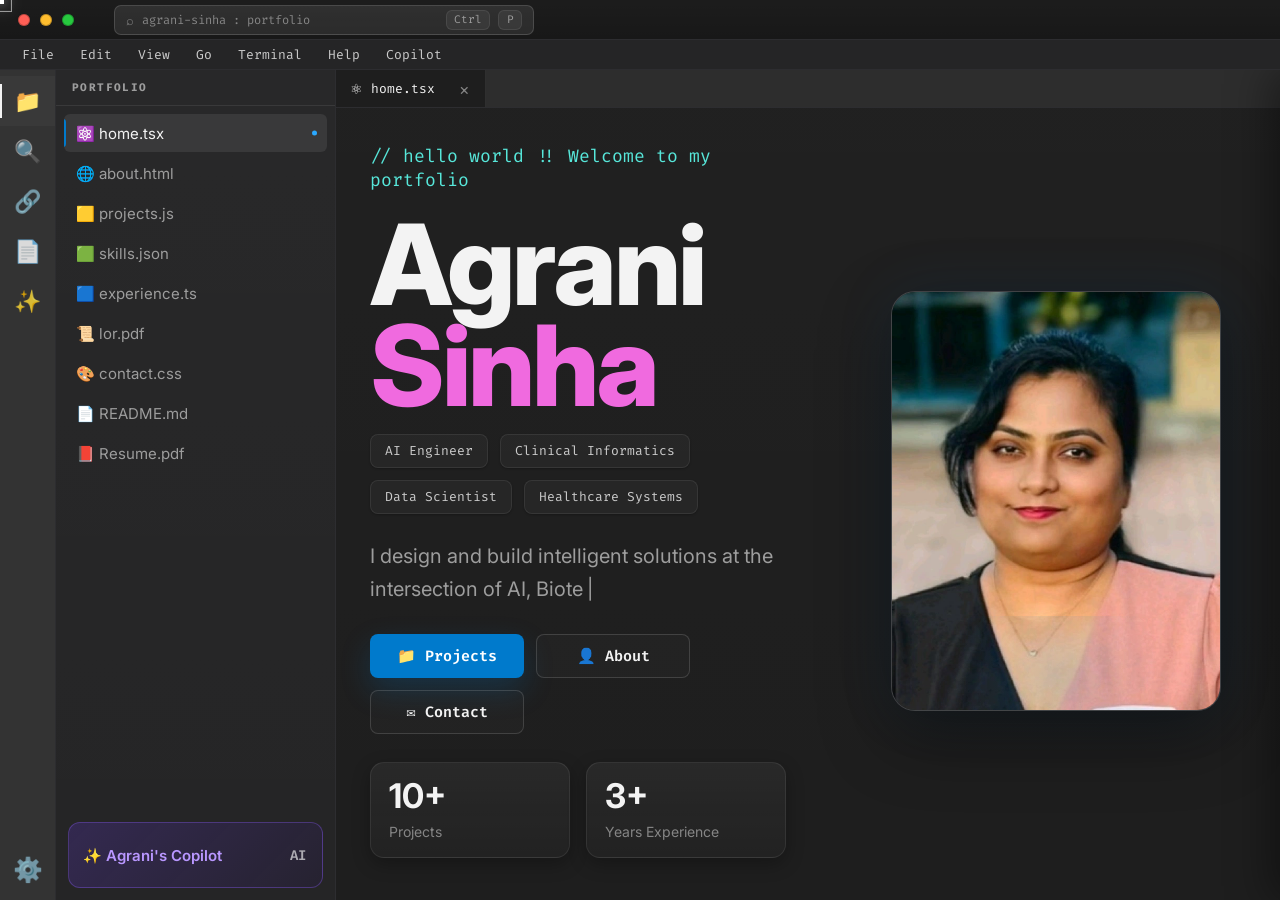
==== index.html @ 2ab1bb56 "Update index.html" ====
<!DOCTYPE html>
<html lang="en">
<head>
  
  <meta charset="UTF-8" />
  <meta name="viewport" content="width=device-width, initial-scale=1.0" />
  <title>Agrani Sinha | Portfolio</title>

  <link rel="preconnect" href="https://fonts.googleapis.com" />
  <link rel="preconnect" href="https://fonts.gstatic.com" crossorigin />
  <link
    href="https://fonts.googleapis.com/css2?family=Fira+Code:wght@400;500;600&family=Inter:wght@400;500;600;700;800&display=swap"
    rel="stylesheet"
  />

  <link rel="stylesheet" href="style.css" />
</head>
<body>
  <!-- CUSTOM CURSOR -->
  <div class="cursor-square" id="cursorSquare"></div>
  <div class="cursor-dot" id="cursorDot"></div>

  <div class="app-shell">

    <!-- ✅ ADD THIS EXACTLY HERE -->
    <div class="mobile-overlay" id="mobileOverlay"></div>

    <!-- ================= HEADER ================= -->
    <header class="top-header">
      <div class="mac-dots">
        <button class="dot red" id="btnRed" type="button" aria-label="Close"></button>
        <button class="dot yellow" id="btnYellow" type="button" aria-label="Minimize"></button>
        <button class="dot green" id="btnGreen" type="button" aria-label="Fullscreen"></button>
        <span id="headerFeedback" class="header-feedback" aria-live="polite"></span>
      </div>

      <button
        class="header-command-trigger"
        id="openPaletteBtn"
        type="button"
        aria-label="Open command palette"
      >
        <span class="trigger-left">
          <span class="search-icon">⌕</span>
          <span class="trigger-text">agrani-sinha : portfolio</span>
        </span>
        <span class="trigger-right">
          <span class="keycap">Ctrl</span>
          <span class="keycap">P</span>
        </span>
      </button>

      <div class="header-spacer"></div>
    </header>

    <!-- ================= MENU BAR ================= -->
    <div class="menu-bar">
      <div class="menu-item">
        File
        <div class="dropdown">
          <div onclick="openTab('home')">
            <span>New Tab</span>
            <span style="margin-left:auto;opacity:.6;">Ctrl+T</span>
          </div>

          <div onclick="openPalette()">
            <span>Open File...</span>
            <span style="margin-left:auto;opacity:.6;">Ctrl+P</span>
          </div>

          <hr />

          <div onclick="closeCurrentTab()">
            <span>Close Tab</span>
            <span style="margin-left:auto;opacity:.6;">Ctrl+W</span>
          </div>

          <div onclick="closeOtherTabs()">Close Other Tabs</div>
          <div onclick="closeAllTabs()">Close All Tabs</div>
          <div onclick="closeTabsToRight()">Close Tabs to Right</div>

          <hr />

          <div onclick="openTab('home')">home.tsx</div>
          <div onclick="openTab('about')">about.html</div>
          <div onclick="openTab('projects')">projects.js</div>
          <div onclick="openTab('skills')">skills.json</div>
          <div onclick="openTab('experience')">experience.ts</div>
          <div onclick="openTab('lor')">lor.pdf</div>
          <div onclick="openTab('contact')">contact.css</div>
          <div onclick="openTab('readme')">README.md</div>
          <div onclick="openTab('resume')">Resume.pdf</div>

          <hr />

          <div onclick="downloadResume()">Download Resume</div>
        </div>
      </div>

      <div class="menu-item">
        Edit
        <div class="dropdown">
          <div onclick="openPalette()">Find...</div>
          <div>Select All</div>
          <div>Copy</div>
        </div>
      </div>

      <div class="menu-item">
        View
        <div class="dropdown">
          <div onclick="openPalette()">Command Palette</div>
          <div onclick="toggleSidebar()">Toggle Sidebar</div>
          <div onclick="toggleTerminal()">Toggle Terminal</div>
          <div onclick="toggleCopilotSidebar(true)">Open Copilot</div>
          <hr />
          <div onclick="toggleFullscreen()">Enter Full Screen</div>
        </div>
      </div>

      <div class="menu-item">
        Go
        <div class="dropdown">
          <div onclick="openPalette()">Go to File...</div>
          <hr />
          <div onclick="openTab('home')">home.tsx</div>
          <div onclick="openTab('about')">about.html</div>
          <div onclick="openTab('projects')">projects.js</div>
          <div onclick="openTab('skills')">skills.json</div>
          <div onclick="openTab('experience')">experience.ts</div>
          <div onclick="openTab('lor')">lor.pdf</div>
          <div onclick="openTab('contact')">contact.css</div>
          <div onclick="openTab('readme')">README.md</div>
          <div onclick="openTab('resume')">Resume.pdf</div>
        </div>
      </div>

      <div class="menu-item">
        Terminal
        <div class="dropdown">
          <div onclick="toggleTerminal()">New Terminal</div>
          <div onclick="toggleTerminal()">Toggle Terminal</div>
          <hr />
          <div onclick="clearTerminal()">Clear Terminal</div>
        </div>
      </div>

      <div class="menu-item">
        Help
        <div class="dropdown">
          <div onclick="openPalette()">Command Palette</div>
          <div onclick="openTab('readme')">README</div>
          <div onclick="openTab('about')">About</div>
        </div>
      </div>

      <div class="menu-item" onclick="toggleCopilotSidebar(true)">Copilot</div>
    </div>

    <!-- ================= MAIN LAYOUT ================= -->
    <div class="vscode-layout">
      <!-- ACTIVITY BAR -->
      <aside class="activity-bar">
        <button class="activity-icon active" type="button" onclick="openSidebar('explorer')">📁</button>
        <button class="activity-icon" type="button" onclick="openSidebar('search')">🔍</button>
        <button class="activity-icon" type="button" onclick="openSidebar('git')">🔗</button>
        <button class="activity-icon" type="button" onclick="openSidebar('files')">📄</button>
        <button class="activity-icon" type="button" onclick="openSidebar('copilot')">✨</button>

        <div class="activity-bottom">
          <button class="activity-icon settings-btn" type="button" onclick="toggleSettings()">⚙️</button>
        </div>
      </aside>

      <!-- SIDEBAR -->
      <aside class="sidebar-panel" id="sidebarPanel">
        <div class="sidebar-header">PORTFOLIO</div>

        <div class="file-list">
          <div class="file active" data-tab="home" onclick="openTab('home')">⚛️ home.tsx</div>
          <div class="file" data-tab="about" onclick="openTab('about')">🌐 about.html</div>
          <div class="file" data-tab="projects" onclick="openTab('projects')">🟨 projects.js</div>
          <div class="file" data-tab="skills" onclick="openTab('skills')">🟩 skills.json</div>
          <div class="file" data-tab="experience" onclick="openTab('experience')">🟦 experience.ts</div>
          <div class="file" data-tab="lor" onclick="openTab('lor')">📜 lor.pdf</div>
          <div class="file" data-tab="contact" onclick="openTab('contact')">🎨 contact.css</div>
          <div class="file" data-tab="readme" onclick="openTab('readme')">📄 README.md</div>
          <div class="file" data-tab="resume" onclick="openTab('resume')">📕 Resume.pdf</div>
        </div>

        <div class="copilot-box" onclick="toggleCopilotSidebar(true)">
          ✨ Agrani&apos;s Copilot
        </div>
      </aside>

      <!-- EDITOR -->
      <main class="editor-area">
        <div class="editor-tabs" id="editorTabs"></div>
        <div class="editor-content" id="editorContent"></div>
      </main>
    </div>

    <!-- ================= RIGHT COPILOT SIDEBAR ================= -->
    <aside id="copilotSidebar" class="copilot-sidebar" aria-hidden="true">
      <div class="copilot-side-header">
          <div class="copilot-side-title">✨ Agrani's Copilot</div>
        
          <div style="display:flex; gap:8px;">
        <button onclick="minimizeCopilot()" class="copilot-side-minimize">—</button>
            <!-- CLOSE BUTTON -->
            <button
              class="copilot-side-close"
              id="copilotSideClose"
              type="button"
            >
              ×
            </button>
        
          </div>
        </div>

      <div class="copilot-workspace-row">
        <span class="copilot-workspace-label">WORKSPACE</span>
        <span class="copilot-workspace-pill">● portfolio · agrani-sinha</span>
      </div>

      <div class="copilot-side-hero">
        <div class="copilot-avatar-ring">
          <div class="copilot-avatar-core">✨</div>
        </div>
        <h3>Hi! I'm Agrani's Copilot 👋</h3>
        <p>
          Ask me about projects, experience, skills, education, healthcare AI work,
          leadership, resume, or contact details.
        </p>
      </div>

      <div class="copilot-suggest-grid">
        <button class="copilot-suggest" data-quick="Tell me about Agrani's projects">
          Tell me about Agrani's projects
        </button>
        <button class="copilot-suggest" data-quick="What is Agrani's tech stack?">
          What's her tech stack?
        </button>
        <button class="copilot-suggest" data-quick="Tell me about Agrani's experience">
          Tell me about her experience
        </button>
        <button class="copilot-suggest" data-quick="How can I contact Agrani?">
          How can I contact Agrani?
        </button>
      </div>

      <div class="copilot-side-messages" id="copilotMessages"></div>

      <div class="copilot-side-input-wrap">
        <div class="copilot-input-row">
          <input
            id="copilotInput"
            type="text"
            placeholder="Ask about Agrani..."
            autocomplete="off"
          />
          <button id="copilotSend" type="button" aria-label="Send message">➤</button>
          <button id="copilotVoice" type="button" aria-label="Voice assistant">🎤</button>
        </div>
        <div class="copilot-side-note">
          AI can make mistakes • Contact Agrani directly for important info
        </div>
      </div>
    </aside>

    <!-- ================= TERMINAL ================= -->
    <div class="terminal-panel" id="terminalPanel">
      <div class="terminal-header">TERMINAL</div>

      <div class="terminal-body" id="terminalBody">
        <div>Welcome! Type 'help' to see available commands.</div>
      </div>

      <div class="terminal-input-line">
        <span class="prompt">agrani@portfolio:~$</span>
        <input id="terminalInput" type="text" autocomplete="off" />
      </div>
    </div>

    <!-- ================= SETTINGS PANEL ================= -->
    <div class="settings-panel" id="settingsPanel">
      <div class="settings-header">
          <span>SETTINGS</span>
        
          <div class="settings-actions">
            <button onclick="minimizeSettings()">—</button>
            <button onclick="toggleSettings()">×</button>
          </div>
        </div>

      <div class="settings-section">
        <div class="section-title">🎨 COLOR THEME</div>
        <div class="theme-option active" onclick="setTheme('dark')">💜 Agrani Dark</div>
        <div class="theme-option" onclick="setTheme('rose')">🌸 Rosé Pine</div>
        <div class="theme-option" onclick="setTheme('tokyo')">🌃 Tokyo Night</div>
        <div class="theme-option" onclick="setTheme('cat')">🐱 Catppuccin</div>
        <div class="theme-option" onclick="setTheme('nord')">❄️ Nord</div>
        <div class="theme-option" onclick="setTheme('gruv')">🔥 Gruvbox</div>
      </div>

      <div class="settings-section">
        <div class="section-title">⚡ QUICK ACTIONS</div>
        <div class="action" onclick="openPalette()">🔍 Command Palette (Ctrl + P)</div>
        <div class="action" onclick="toggleCopilotSidebar(true)">💬 Copilot Chat</div>
        <div class="action" onclick="openTab('resume')">📥 Download Resume</div>
        <div class="action" onclick="toggleTerminal()">🖥 Toggle Terminal</div>
        <div class="action" onclick="document.getElementById('btnGreen').click()">🧩 Toggle Fullscreen</div>
      </div>
    </div>
  </div>

  <!-- ================= COMMAND PALETTE ================= -->
  <div class="palette-overlay" id="paletteOverlay" aria-hidden="true">
    <div class="palette-backdrop" id="paletteBackdrop"></div>

    <div
      class="palette-box"
      id="paletteBox"
      role="dialog"
      aria-modal="true"
      aria-label="Command palette"
    >
      <div class="palette-top">
        <div class="palette-feedback" id="paletteFeedback"></div>
        <span class="palette-leading">›</span>
        <input
          id="paletteInput"
          class="palette-input"
          type="text"
          placeholder="Go to file or run command..."
          autocomplete="off"
        />
        <span class="palette-esc">Esc</span>
      </div>

      <div class="palette-list" id="paletteList">
        <div class="palette-section-label">COMMANDS</div>

        <button class="palette-item active" data-index="0" type="button">
          <span class="palette-left">
            <span class="palette-icon star">✧</span>
            <span class="palette-text">Open Agrani's Copilot</span>
          </span>
          <span class="palette-meta shortcut">Ctrl+Shift+C</span>
        </button>

        <div class="palette-section-label">FILES</div>

        <button class="palette-item" data-index="1" type="button">
          <span class="palette-left">
            <span class="palette-icon react">⚛</span>
            <span class="palette-text">home.tsx</span>
          </span>
          <span class="palette-meta">src/</span>
        </button>

        <button class="palette-item" data-index="2" type="button">
          <span class="palette-left">
            <span class="palette-icon html">◫</span>
            <span class="palette-text">about.html</span>
          </span>
          <span class="palette-meta">src/</span>
        </button>

        <button class="palette-item" data-index="3" type="button">
          <span class="palette-left">
            <span class="palette-icon js">JS</span>
            <span class="palette-text">projects.js</span>
          </span>
          <span class="palette-meta">src/</span>
        </button>

        <button class="palette-item" data-index="4" type="button">
          <span class="palette-left">
            <span class="palette-icon json">{ }</span>
            <span class="palette-text">skills.json</span>
          </span>
          <span class="palette-meta">data/</span>
        </button>

        <button class="palette-item" data-index="5" type="button">
          <span class="palette-left">
            <span class="palette-icon ts">TS</span>
            <span class="palette-text">experience.ts</span>
          </span>
          <span class="palette-meta">src/</span>
        </button>
      
      <button class="palette-item" onclick="openTab('lor')">
        <span class="palette-left">
          <span class="palette-icon pdf">📜</span>
          <span class="palette-text">lor.pdf</span>
        </span>
        <span class="palette-meta">docs/</span>
      </button>

        <button class="palette-item" data-index="6" type="button">
          <span class="palette-left">
            <span class="palette-icon css">◧</span>
            <span class="palette-text">contact.css</span>
          </span>
          <span class="palette-meta">src/</span>
        </button>

        <button class="palette-item" data-index="7" type="button">
          <span class="palette-left">
            <span class="palette-icon md">≣</span>
            <span class="palette-text">README.md</span>
          </span>
          <span class="palette-meta">./</span>
        </button>

        <button class="palette-item" data-index="8" type="button">
          <span class="palette-left">
            <span class="palette-icon star">✦</span>
            <span class="palette-text">copilot</span>
          </span>
          <span class="palette-meta">ai/</span>
        </button>
      </div>

      <div class="palette-footer">
        <span>↑↓ navigate</span>
        <span>↵ open</span>
        <span>Esc close</span>
        <span class="palette-footer-tip">Tip: type “copilot” to open AI chat</span>
      </div>
    </div>
  </div>
<div class="mobile-nav">
  <button onclick="toggleSidebar()">📁</button>
  <button onclick="openPalette()">🔍</button>
  <button onclick="toggleTerminal()">🖥</button>
  <button onclick="toggleSettings()">⚙️</button>
  <button onclick="toggleCopilotSidebar(true)">✨</button>
</div>
  <div id="mobileBackdrop" class="mobile-backdrop"></div>
  <!-- Optional: Pyodide for Python terminal -->
  <!-- <script src="https://cdn.jsdelivr.net/pyodide/v0.29.3/full/pyodide.js"></script> -->

  <!-- Optional: Motion.dev for enhanced animations -->
  <!--
  <script type="module">
    import { animate, stagger } from "https://cdn.jsdelivr.net/npm/motion@11/+esm";
    window.motionAnimate = animate;
    window.motionStagger = stagger;
  </script>
  -->

  <script src="script.js"></script>
</body>
</html>
---- style.css ----
/* ========================================================================== 
   AGRANI PORTFOLIO — CLEAN RESPONSIVE CSS
   Matched to the current script.js structure
   ========================================================================== */

/* ========================================================================== 
   01. RESET
   ========================================================================== */
*,
*::before,
*::after {
  box-sizing: border-box;
}

html {
  width: 100%;
  height: 100%;
  scroll-behavior: smooth;
}

body,
h1,
h2,
h3,
h4,
h5,
h6,
p,
ul,
ol,
li,
button,
input,
textarea,
figure,
figcaption,
blockquote,
dl,
dd {
  margin: 0;
  padding: 0;
}

ul,
ol {
  list-style: none;
}

img {
  display: block;
  max-width: 100%;
}

a {
  color: inherit;
  text-decoration: none;
}

button,
input,
textarea,
select {
  font: inherit;
}

button {
  border: none;
  background: none;
  cursor: pointer;
}

input,
textarea {
  outline: none;
  border: none;
  background: none;
}

/* ========================================================================== 
   02. ROOT VARIABLES
   ========================================================================== */
:root {
  --bg: #1e1e1e;
  --bg-soft: #181818;
  --bg-elevated: #202225;
  --bg-editor: #1e1e1e;
  --bg-editor-2: #1b1b1b;
  --bg-titlebar: #181818;
  --bg-menubar: #252526;
  --bg-activity: #333333;
  --bg-sidebar: #252526;
  --bg-sidebar-2: #2a2d2e;
  --bg-tab: #2d2d2d;
  --bg-tab-active: #1e1e1e;
  --bg-terminal: #181818;
  --bg-terminal-2: #1a1a1a;
  --bg-dropdown: #252526;
  --bg-settings: #252526;
  --bg-palette: #252526;
  --bg-copilot: #1e1e1e;
  --bg-copilot-card: #1f1f1f;
  --bg-copilot-input: #2a2a2a;
  --bg-chip: #242424;
  --bg-chip-hover: #303030;
  --bg-command: #2b2b2b;
  --bg-command-hover: #323232;
  --bg-selection: rgba(0, 122, 204, 0.22);
  --bg-hover: rgba(255, 255, 255, 0.06);
  --bg-hover-2: rgba(255, 255, 255, 0.08);
  --bg-glass: rgba(255, 255, 255, 0.04);

  --line: #2d2d30;
  --line-soft: rgba(255, 255, 255, 0.08);
  --line-softer: rgba(255, 255, 255, 0.05);
  --line-strong: rgba(255, 255, 255, 0.14);

  --text: #cccccc;
  --text-strong: #f3f3f3;
  --text-soft: #9d9d9d;
  --text-muted: #858585;
  --text-dim: #6d6d6d;
  --text-blue: #4fc1ff;
  --text-green: #73c991;
  --text-yellow: #dcdcaa;
  --text-pink: #ff79c6;
  --text-purple: #b18fff;
  --text-cyan: #57e7da;

  --accent: #007acc;
  --accent-2: #0e639c;
  --accent-bright: #2aa8ff;
  --accent-soft: rgba(0, 122, 204, 0.22);
  --accent-border: #0e639c;

  --copilot: #7c4dff;
  --copilot-2: #8b5cf6;
  --copilot-3: #6d28d9;
  --copilot-soft: rgba(124, 77, 255, 0.18);
  --copilot-border: rgba(139, 92, 246, 0.35);
  --copilot-glow: rgba(124, 77, 255, 0.35);

  --danger: #f14c4c;
  --warning: #ffbd2e;
  --success: #27c93f;

  --shadow-xs: 0 1px 2px rgba(0, 0, 0, 0.25);
  --shadow-sm: 0 6px 18px rgba(0, 0, 0, 0.28);
  --shadow-md: 0 14px 28px rgba(0, 0, 0, 0.32);
  --shadow-lg: 0 24px 70px rgba(0, 0, 0, 0.42);
  --shadow-xl: 0 30px 90px rgba(0, 0, 0, 0.55);

  --radius-xs: 4px;
  --radius-sm: 6px;
  --radius-md: 8px;
  --radius-lg: 12px;
  --radius-xl: 16px;
  --radius-2xl: 20px;

  --top-header-h: 40px;
  --menu-bar-h: 30px;
  --tabs-h: 38px;
  --activity-w: 56px;
  --sidebar-w: 280px;
  --terminal-h: 250px;

  --transition-fast: 0.16s ease;
  --transition-med: 0.24s ease;
  --transition-slow: 0.36s ease;
}

/* ========================================================================== 
   03. OPTIONAL THEME MODES
   ========================================================================== */
body.rose {
  --bg: #191724;
  --bg-soft: #16141f;
  --bg-elevated: #1f1d2e;
  --bg-editor: #191724;
  --bg-editor-2: #16141f;
  --bg-titlebar: #1f1d2e;
  --bg-menubar: #232136;
  --bg-activity: #2a273f;
  --bg-sidebar: #232136;
  --bg-sidebar-2: #2a273f;
  --bg-tab: #2a273f;
  --bg-tab-active: #191724;
  --bg-terminal: #16141f;
  --bg-terminal-2: #191724;
  --bg-dropdown: #232136;
  --bg-settings: #232136;
  --bg-palette: #232136;
  --bg-copilot: #191724;
  --bg-copilot-card: #1f1d2e;
  --bg-copilot-input: #2a273f;
  --text: #e0def4;
  --text-strong: #f8f7ff;
  --text-soft: #b8b4cf;
  --text-muted: #908caa;
  --line: #393552;
  --accent: #c4a7e7;
  --accent-2: #9b7fd0;
  --accent-bright: #ebbcba;
  --accent-soft: rgba(196, 167, 231, 0.18);
  --copilot: #c4a7e7;
  --copilot-2: #ebbcba;
  --copilot-3: #9b7fd0;
  --copilot-soft: rgba(196, 167, 231, 0.18);
  --copilot-border: rgba(196, 167, 231, 0.30);
}

body.tokyo {
  --bg: #1a1b26;
  --bg-soft: #16161e;
  --bg-elevated: #202230;
  --bg-editor: #1a1b26;
  --bg-editor-2: #16161e;
  --bg-titlebar: #1b1d29;
  --bg-menubar: #222436;
  --bg-activity: #1d2030;
  --bg-sidebar: #1f2335;
  --bg-sidebar-2: #24283b;
  --bg-tab: #222436;
  --bg-tab-active: #1a1b26;
  --bg-terminal: #16161e;
  --bg-terminal-2: #1a1b26;
  --bg-dropdown: #222436;
  --bg-settings: #222436;
  --bg-palette: #222436;
  --bg-copilot: #1a1b26;
  --bg-copilot-card: #1f2335;
  --bg-copilot-input: #24283b;
  --text: #c0caf5;
  --text-strong: #ffffff;
  --text-soft: #a9b1d6;
  --text-muted: #7a88cf;
  --line: #2f3549;
  --accent: #7aa2f7;
  --accent-2: #5d85db;
  --accent-bright: #bb9af7;
  --accent-soft: rgba(122, 162, 247, 0.20);
  --copilot: #bb9af7;
  --copilot-2: #7dcfff;
  --copilot-3: #9d7cd8;
  --copilot-soft: rgba(187, 154, 247, 0.18);
  --copilot-border: rgba(187, 154, 247, 0.35);
}

body.cat {
  --bg: #1e1e2e;
  --bg-soft: #181825;
  --bg-elevated: #24273a;
  --bg-editor: #1e1e2e;
  --bg-editor-2: #181825;
  --bg-titlebar: #24273a;
  --bg-menubar: #313244;
  --bg-activity: #313244;
  --bg-sidebar: #24273a;
  --bg-sidebar-2: #313244;
  --bg-tab: #313244;
  --bg-tab-active: #1e1e2e;
  --bg-terminal: #181825;
  --bg-terminal-2: #1e1e2e;
  --bg-dropdown: #313244;
  --bg-settings: #313244;
  --bg-palette: #313244;
  --bg-copilot: #1e1e2e;
  --bg-copilot-card: #24273a;
  --bg-copilot-input: #313244;
  --text: #cdd6f4;
  --text-strong: #ffffff;
  --text-soft: #bac2de;
  --text-muted: #9399b2;
  --line: #45475a;
  --accent: #89b4fa;
  --accent-2: #74a3f2;
  --accent-bright: #cba6f7;
  --accent-soft: rgba(137, 180, 250, 0.20);
  --copilot: #cba6f7;
  --copilot-2: #f5c2e7;
  --copilot-3: #b28cd9;
  --copilot-soft: rgba(203, 166, 247, 0.18);
  --copilot-border: rgba(203, 166, 247, 0.32);
}

body.nord {
  --bg: #2e3440;
  --bg-soft: #242933;
  --bg-elevated: #3b4252;
  --bg-editor: #2e3440;
  --bg-editor-2: #242933;
  --bg-titlebar: #3b4252;
  --bg-menubar: #434c5e;
  --bg-activity: #3b4252;
  --bg-sidebar: #3b4252;
  --bg-sidebar-2: #434c5e;
  --bg-tab: #434c5e;
  --bg-tab-active: #2e3440;
  --bg-terminal: #242933;
  --bg-terminal-2: #2e3440;
  --bg-dropdown: #434c5e;
  --bg-settings: #434c5e;
  --bg-palette: #434c5e;
  --bg-copilot: #2e3440;
  --bg-copilot-card: #3b4252;
  --bg-copilot-input: #434c5e;
  --text: #eceff4;
  --text-strong: #ffffff;
  --text-soft: #d8dee9;
  --text-muted: #b7bfcb;
  --line: #4c566a;
  --accent: #88c0d0;
  --accent-2: #5e9cad;
  --accent-bright: #81a1c1;
  --accent-soft: rgba(136, 192, 208, 0.20);
  --copilot: #b48ead;
  --copilot-2: #88c0d0;
  --copilot-3: #8f6f9b;
  --copilot-soft: rgba(180, 142, 173, 0.18);
  --copilot-border: rgba(180, 142, 173, 0.32);
}

body.gruv {
  --bg: #1d2021;
  --bg-soft: #161819;
  --bg-elevated: #282828;
  --bg-editor: #1d2021;
  --bg-editor-2: #161819;
  --bg-titlebar: #282828;
  --bg-menubar: #32302f;
  --bg-activity: #282828;
  --bg-sidebar: #282828;
  --bg-sidebar-2: #32302f;
  --bg-tab: #32302f;
  --bg-tab-active: #1d2021;
  --bg-terminal: #161819;
  --bg-terminal-2: #1d2021;
  --bg-dropdown: #32302f;
  --bg-settings: #32302f;
  --bg-palette: #32302f;
  --bg-copilot: #1d2021;
  --bg-copilot-card: #282828;
  --bg-copilot-input: #32302f;
  --text: #ebdbb2;
  --text-strong: #fbf1c7;
  --text-soft: #d5c4a1;
  --text-muted: #a89984;
  --line: #504945;
  --accent: #83a598;
  --accent-2: #689d6a;
  --accent-bright: #d3869b;
  --accent-soft: rgba(131, 165, 152, 0.20);
  --copilot: #d3869b;
  --copilot-2: #b8bb26;
  --copilot-3: #b16286;
  --copilot-soft: rgba(211, 134, 155, 0.18);
  --copilot-border: rgba(211, 134, 155, 0.32);
}

/* ========================================================================== 
   04. BASE BODY / APP
   ========================================================================== */
body {
  min-width: 100%;
  min-height: 100%;
  height: 100vh;
  overflow-x: hidden;
  overflow-y: auto;
  font-family: "Inter", sans-serif;
  color: var(--text);
  background:
    radial-gradient(circle at 20% 10%, rgba(75, 140, 255, 0.10), transparent 20%),
    radial-gradient(circle at 85% 12%, rgba(139, 92, 246, 0.10), transparent 18%),
    radial-gradient(circle at 60% 80%, rgba(0, 122, 204, 0.06), transparent 30%),
    var(--bg);
}

.app-shell {
  width: 100%;
  height: 100vh;
  position: relative;
  overflow: hidden;
  background: transparent;
}

/* ========================================================================== 
   05. CUSTOM CURSOR
   ========================================================================== */
.cursor-square,
.cursor-dot {
  position: fixed;
  pointer-events: none;
  z-index: 100000;
  transform: translate(-50%, -50%);
  transition:
    width 0.16s ease,
    height 0.16s ease,
    opacity 0.16s ease,
    border-color 0.16s ease;
}

.cursor-square {
  width: 24px;
  height: 24px;
  border: 1.5px solid rgba(255, 255, 255, 0.55);
  box-shadow:
    0 0 0 1px rgba(255, 255, 255, 0.06) inset,
    0 0 18px rgba(255, 255, 255, 0.08);
}

.cursor-dot {
  width: 8px;
  height: 8px;
  background: #ffffff;
  box-shadow: 0 0 12px rgba(255, 255, 255, 0.55);
}

/* ========================================================================== 
   06. HEADER
   ========================================================================== */
.top-header {
  height: var(--top-header-h);
  display: flex;
  align-items: center;
  gap: 16px;
  padding: 0 14px 0 12px;
  background:
    linear-gradient(180deg, rgba(255, 255, 255, 0.02), transparent),
    var(--bg-titlebar);
  border-bottom: 1px solid var(--line);
  position: relative;
  z-index: 60;
}

.mac-dots {
  display: flex;
  gap: 10px;
  padding: 6px;
  flex: 0 0 auto;
}

.dot {
  width: 12px;
  height: 12px;
  border-radius: 50%;
  display: inline-block;
  cursor: pointer;
  transition:
    transform var(--transition-fast),
    filter var(--transition-fast),
    opacity var(--transition-fast);
  box-shadow: 0 0 0 1px rgba(0, 0, 0, 0.24) inset;
}

.dot:hover {
  transform: scale(1.06);
}

.dot.red { background: #ff5f56; }
.dot.yellow { background: #ffbd2e; }
.dot.green { background: #27c93f; }

.header-command-trigger {
  flex: 1;
  max-width: 420px;
  height: 30px;
  border-radius: 7px;
  background: linear-gradient(180deg, rgba(255, 255, 255, 0.025), transparent), var(--bg-command);
  border: 1px solid var(--line-strong);
  display: flex;
  align-items: center;
  justify-content: space-between;
  padding: 0 11px;
  color: var(--text-muted);
  cursor: pointer;
  transition:
    border-color var(--transition-fast),
    background var(--transition-fast),
    box-shadow var(--transition-fast),
    transform var(--transition-fast);
}

.header-command-trigger:hover {
  background: var(--bg-command-hover);
  border-color: rgba(255, 255, 255, 0.18);
  box-shadow:
    0 0 0 1px rgba(255, 255, 255, 0.03) inset,
    0 0 0 3px rgba(0, 122, 204, 0.10);
}

.trigger-left,
.trigger-right {
  display: flex;
  align-items: center;
  gap: 8px;
}

.trigger-left {
  min-width: 0;
}

.search-icon {
  font-size: 13px;
  color: var(--text-muted);
}

.trigger-text,
.keycap {
  font-family: "Fira Code", monospace;
}

.trigger-text {
  font-size: 12px;
  white-space: nowrap;
  overflow: hidden;
  text-overflow: ellipsis;
}

.keycap {
  min-width: 24px;
  height: 20px;
  padding: 0 7px;
  border-radius: 6px;
  background: rgba(255, 255, 255, 0.06);
  border: 1px solid var(--line-soft);
  color: var(--text-soft);
  display: inline-flex;
  align-items: center;
  justify-content: center;
  font-size: 11px;
}

.header-feedback {
  margin-left: 8px;
  color: var(--text-purple);
  font-size: 12px;
  opacity: 0;
  transform: translateY(-3px);
  transition: opacity var(--transition-med), transform var(--transition-med);
  white-space: nowrap;
  overflow: hidden;
  text-overflow: ellipsis;
  max-width: 320px;
}

.header-feedback.show {
  opacity: 1;
  transform: translateY(0);
}

.header-spacer {
  min-width: 140px;
}

/* ========================================================================== 
   07. MENU BAR
   ========================================================================== */
.menu-bar {
  height: var(--menu-bar-h);
  display: flex;
  align-items: center;
  gap: 2px;
  padding: 0 10px;
  background: var(--bg-menubar);
  border-bottom: 1px solid var(--line);
  position: relative;
  z-index: 70;
  user-select: none;
}

.menu-item {
  height: 100%;
  padding: 0 12px;
  display: inline-flex;
  align-items: center;
  color: var(--text);
  font-size: 13px;
  font-family: "Fira Code", monospace;
  cursor: pointer;
  position: relative;
  transition: background var(--transition-fast), color var(--transition-fast);
}

.menu-item:hover,
.menu-item.active {
  background: var(--bg-hover);
  color: var(--text-strong);
}

.dropdown {
  position: absolute;
  top: calc(100% + 6px);
  left: 0;
  min-width: 235px;
  background:
    linear-gradient(180deg, rgba(255, 255, 255, 0.03), transparent),
    var(--bg-dropdown);
  border: 1px solid var(--line-strong);
  box-shadow: var(--shadow-xl);
  border-radius: 10px;
  padding: 7px 0;
  display: none;
  z-index: 9999;
  backdrop-filter: blur(14px);
}

.menu-item.active .dropdown {
  display: block;
}

.dropdown div {
  min-height: 34px;
  padding: 0 14px;
  display: flex;
  align-items: center;
  color: var(--text);
  font-size: 13px;
  transition: background var(--transition-fast), color var(--transition-fast), padding-left var(--transition-fast);
}

.dropdown div:hover {
  background: var(--accent-soft);
  color: var(--text-strong);
  padding-left: 17px;
}

.dropdown hr {
  border: none;
  border-top: 1px solid var(--line-soft);
  margin: 6px 0;
}

/* ========================================================================== 
   08. APP LAYOUT
   ========================================================================== */
.vscode-layout {
  height: calc(100vh - var(--top-header-h) - var(--menu-bar-h));
  display: flex;
  width: 100%;
  position: relative;
  overflow: hidden;
}

.activity-bar {
  width: var(--activity-w);
  height: 100%;
  background: var(--bg-activity);
  border-right: 1px solid var(--line);
  display: flex;
  flex-direction: column;
  align-items: center;
  justify-content: flex-start;
  padding-top: 6px;
  position: relative;
  z-index: 8;
  flex: 0 0 var(--activity-w);
}

.activity-icon {
  width: 100%;
  height: 50px;
  display: grid;
  place-items: center;
  color: var(--text-muted);
  opacity: 0.82;
  font-size: 22px;
  cursor: pointer;
  position: relative;
  transition:
    color var(--transition-fast),
    opacity var(--transition-fast),
    background var(--transition-fast);
}

.activity-icon::before {
  content: "";
  position: absolute;
  left: 0;
  top: 8px;
  bottom: 8px;
  width: 2px;
  background: transparent;
  transform: scaleY(0.45);
  transition: background var(--transition-fast), transform var(--transition-fast);
}

.activity-icon:hover,
.activity-icon.active {
  opacity: 1;
  color: var(--text-strong);
  background: rgba(255, 255, 255, 0.03);
}

.activity-icon.active::before,
.activity-icon:hover::before {
  background: var(--text-strong);
  transform: scaleY(1);
}

.activity-bottom {
  margin-top: auto;
  width: 100%;
  padding-bottom: 6px;
}

.settings-btn {
  font-size: 24px;
}

.sidebar-panel {
  width: var(--sidebar-w);
  min-width: var(--sidebar-w);
  height: 100%;
  background:
    linear-gradient(180deg, rgba(255, 255, 255, 0.015), transparent),
    var(--bg-sidebar);
  border-right: 1px solid var(--line);
  display: flex;
  flex-direction: column;
  position: relative;
  overflow: hidden;
  transition:
    width var(--transition-med),
    min-width var(--transition-med),
    opacity var(--transition-med),
    transform var(--transition-med);
  flex: 0 0 var(--sidebar-w);
}

.sidebar-panel.hide {
  width: 0;
  min-width: 0;
  opacity: 0;
  transform: translateX(-18px);
  border-right: none;
  flex-basis: 0;
}

.sidebar-header {
  min-height: 36px;
  display: flex;
  align-items: center;
  padding: 0 16px;
  color: var(--text-soft);
  letter-spacing: 1.4px;
  font-size: 11px;
  font-weight: 700;
  text-transform: uppercase;
  border-bottom: 1px solid var(--line-soft);
}

.file-list {
  padding: 8px 8px 10px;
  display: flex;
  flex-direction: column;
  gap: 2px;
  overflow-y: auto;
  flex: 1;
}

.file {
  min-height: 38px;
  display: flex;
  align-items: center;
  gap: 10px;
  padding: 0 12px;
  border-radius: 6px;
  color: var(--text-soft);
  font-size: 15px;
  cursor: pointer;
  position: relative;
  transition:
    background var(--transition-fast),
    color var(--transition-fast),
    transform var(--transition-fast),
    padding-left var(--transition-fast);
  white-space: nowrap;
  overflow: hidden;
  text-overflow: ellipsis;
}

.file:hover {
  background: var(--bg-hover);
  color: var(--text-strong);
  padding-left: 14px;
}

.file.active {
  background: rgba(255, 255, 255, 0.08);
  color: var(--text-strong);
}

.file.active::before {
  content: "";
  position: absolute;
  left: -1px;
  top: 5px;
  bottom: 5px;
  width: 3px;
  background: var(--accent);
  border-radius: 0 3px 3px 0;
}

.file::after {
  content: "";
  position: absolute;
  right: 10px;
  top: 50%;
  width: 5px;
  height: 5px;
  border-radius: 50%;
  transform: translateY(-50%);
  background: transparent;
  transition: background var(--transition-fast);
}

.file.active::after {
  background: var(--accent-bright);
}

.copilot-box {
  margin: 12px;
  min-height: 66px;
  padding: 0 14px;
  border-radius: 12px;
  border: 1px solid var(--copilot-border);
  background:
    linear-gradient(135deg, rgba(124, 77, 255, 0.22), rgba(124, 77, 255, 0.08)),
    var(--bg-copilot-card);
  display: flex;
  align-items: center;
  justify-content: flex-start;
  color: #b997ff;
  font-size: 15px;
  font-weight: 600;
  position: relative;
  overflow: hidden;
  transition:
    border-color var(--transition-fast),
    transform var(--transition-fast),
    box-shadow var(--transition-fast);
}

.copilot-box::before {
  content: "AI";
  position: absolute;
  right: 16px;
  top: 50%;
  transform: translateY(-50%);
  color: rgba(255, 255, 255, 0.62);
  font-size: 14px;
  font-family: "Fira Code", monospace;
}

.copilot-box:hover {
  transform: translateY(-1px);
  border-color: rgba(139, 92, 246, 0.55);
  box-shadow:
    0 0 0 1px rgba(139, 92, 246, 0.12) inset,
    0 0 26px rgba(124, 77, 255, 0.16);
}

.editor-area {
  flex: 1 1 auto;
  min-width: 0;
  height: 100%;
  display: flex;
  flex-direction: column;
  background: var(--bg-editor);
  position: relative;
  overflow: hidden;
}

.editor-tabs {
  height: var(--tabs-h);
  display: flex;
  align-items: stretch;
  background: var(--bg-tab);
  border-bottom: 1px solid var(--line);
  overflow-x: auto;
  overflow-y: hidden;
  white-space: nowrap;
  flex: 0 0 var(--tabs-h);
}

.editor-tabs::-webkit-scrollbar {
  height: 8px;
}

.editor-tabs::-webkit-scrollbar-thumb {
  background: rgba(255, 255, 255, 0.08);
}

.tab {
  min-width: 150px;
  max-width: 240px;
  height: 100%;
  display: inline-flex;
  align-items: center;
  gap: 8px;
  padding: 0 12px 0 14px;
  border-right: 1px solid var(--line-soft);
  color: var(--text-soft);
  background: var(--bg-tab);
  cursor: pointer;
  position: relative;
  transition: color var(--transition-fast), background var(--transition-fast), transform 0.2s ease;
}

.tab:hover {
  background: rgba(255, 255, 255, 0.03);
  color: var(--text-strong);
  transform: translateY(-1px);
}

.tab.active {
  background: var(--bg-tab-active);
  color: var(--text-strong);
}

.tab-icon {
  font-size: 14px;
  flex: 0 0 auto;
}

.tab-label {
  flex: 1;
  min-width: 0;
  overflow: hidden;
  text-overflow: ellipsis;
  font-size: 13px;
  font-family: "Fira Code", monospace;
}

.tab-close {
  width: 18px;
  height: 18px;
  border-radius: 5px;
  display: inline-flex;
  align-items: center;
  justify-content: center;
  color: var(--text-muted);
  flex: 0 0 auto;
  transition: background var(--transition-fast), color var(--transition-fast);
}

.tab-close:hover {
  background: var(--bg-hover);
  color: var(--text-strong);
}

.editor-content {
  flex: 1;
  min-height: 0;
  overflow-y: auto;
  overflow-x: hidden;
  padding: 28px 26px 36px;
  background:
    linear-gradient(180deg, rgba(255, 255, 255, 0.01), transparent),
    var(--bg-editor);
  transition: opacity var(--transition-med);
  scroll-behavior: smooth;
}

.editor-content::-webkit-scrollbar {
  width: 10px;
}

.editor-content::-webkit-scrollbar-thumb {
  background: rgba(255, 255, 255, 0.10);
  border-radius: 20px;
}

/* ========================================================================== 
   09. COPILOT PANEL
   ========================================================================== */
.copilot-sidebar {
  position: fixed;
  top: calc(var(--top-header-h) + var(--menu-bar-h));
  right: 0;
  width: 360px;
  height: calc(100vh - var(--top-header-h) - var(--menu-bar-h));
  background: var(--bg-copilot);
  border-left: 1px solid rgba(255, 255, 255, 0.06);
  box-shadow: -10px 0 40px rgba(0, 0, 0, 0.4);
  display: flex;
  flex-direction: column;
  z-index: 50;
  transform: translateX(100%);
  transition: transform 0.3s ease;
  padding: 16px;
}

.copilot-sidebar.open {
  transform: translateX(0);
}

.copilot-sidebar.minimized {
  width: 88px;
  padding: 10px;
  overflow: hidden;
}

.copilot-sidebar.minimized .copilot-workspace-row,
.copilot-sidebar.minimized .copilot-side-hero,
.copilot-sidebar.minimized .copilot-suggest-grid,
.copilot-sidebar.minimized .copilot-side-messages,
.copilot-sidebar.minimized .copilot-side-input-wrap {
  display: none;
}

.copilot-side-header {
  display: flex;
  justify-content: space-between;
  align-items: center;
  font-size: 14px;
  font-weight: 600;
  color: #ddd;
  margin-bottom: 10px;
}

.copilot-side-actions {
  display: flex;
  align-items: center;
  gap: 8px;
}

.copilot-side-minimize,
.copilot-side-close {
  width: 28px;
  height: 28px;
  border-radius: 8px;
  display: grid;
  place-items: center;
  color: var(--text-soft);
  transition: background var(--transition-fast), color var(--transition-fast);
}

.copilot-side-minimize:hover,
.copilot-side-close:hover {
  background: rgba(255, 255, 255, 0.06);
  color: var(--text-strong);
}

.copilot-workspace-row {
  display: flex;
  align-items: center;
  gap: 10px;
  margin-bottom: 18px;
}

.copilot-workspace-label {
  font-size: 11px;
  color: #888;
}

.copilot-workspace-pill {
  background: #2a2d2e;
  padding: 4px 10px;
  border-radius: 8px;
  font-size: 12px;
  color: #4fc3f7;
}

.copilot-side-hero {
  text-align: center;
  margin-bottom: 20px;
}

.copilot-avatar-ring {
  width: 70px;
  height: 70px;
  margin: 0 auto 12px;
  border-radius: 50%;
  border: 2px solid rgba(124, 77, 255, 0.4);
  display: flex;
  align-items: center;
  justify-content: center;
}

.copilot-avatar-core {
  font-size: 26px;
}

.copilot-side-hero h3 {
  font-size: 16px;
  margin-bottom: 6px;
  color: var(--text-strong);
}

.copilot-side-hero p {
  font-size: 13px;
  color: #aaa;
  line-height: 1.6;
}

.copilot-suggest-grid {
  display: grid;
  grid-template-columns: 1fr 1fr;
  gap: 10px;
  margin-bottom: 20px;
}

.copilot-suggest {
  background: #252526;
  border: 1px solid rgba(255, 255, 255, 0.05);
  border-radius: 10px;
  padding: 10px;
  font-size: 12px;
  color: #ccc;
  text-align: left;
  transition: all 0.2s ease;
}

.copilot-suggest:hover {
  background: #2d2d2d;
  border-color: #7c4dff;
  transform: translateY(-1px);
}

.copilot-side-messages {
  flex: 1;
  overflow-y: auto;
  padding-right: 4px;
}

.copilot-message {
  font-size: 13px;
  padding: 10px 12px;
  margin-bottom: 10px;
  border-radius: 10px;
  line-height: 1.5;
  max-width: 78%;
  word-break: break-word;
}

.copilot-message.assistant {
  background: #2a2d2e;
  color: #ddd;
}

.copilot-message.user {
  background: #7c4dff;
  color: white;
  align-self: flex-end;
  margin-left: auto;
}

.copilot-side-input-wrap {
  margin-top: auto;
}

.copilot-input-row {
  display: flex;
  gap: 8px;
  margin-top: 10px;
}

#copilotInput {
  flex: 1;
  min-height: 44px;
  padding: 10px 12px;
  border-radius: 10px;
  background: rgba(255, 255, 255, 0.05);
  border: 1px solid rgba(255, 255, 255, 0.08);
  color: white;
  font-size: 13px;
}

#copilotInput::placeholder {
  color: #888;
}

#copilotInput:focus {
  border-color: #7c4dff;
  box-shadow: 0 0 20px rgba(124, 77, 255, 0.3);
}

#copilotSend,
#copilotVoice {
  width: 44px;
  min-width: 44px;
  border-radius: 10px;
  display: grid;
  place-items: center;
}

#copilotSend {
  background: linear-gradient(135deg, #7c4dff, #4f46e5);
  color: white;
  box-shadow: 0 10px 25px rgba(124, 77, 255, 0.4);
}

#copilotSend:hover {
  transform: translateY(-1px);
  box-shadow: 0 15px 30px rgba(124, 77, 255, 0.6);
}

#copilotVoice {
  background: #2a2d2e;
  color: #ccc;
}

#copilotVoice:hover {
  background: #333;
}

.copilot-side-note {
  font-size: 11px;
  color: #888;
  margin-top: 6px;
  text-align: center;
}

/* ========================================================================== 
   10. TERMINAL
   ========================================================================== */
.terminal-panel {
  position: fixed;
  left: var(--activity-w);
  right: 0;
  bottom: 0;
  height: var(--terminal-h);
  background:
    linear-gradient(180deg, rgba(255, 255, 255, 0.015), transparent),
    var(--bg-terminal);
  border-top: 1px solid var(--line);
  display: none;
  flex-direction: column;
  z-index: 40;
  box-shadow: 0 -10px 40px rgba(0, 0, 0, 0.32);
}

.terminal-panel.open {
  display: flex;
}

.terminal-header {
  height: 34px;
  display: flex;
  align-items: center;
  padding: 0 14px;
  background: var(--bg-terminal-2);
  border-bottom: 1px solid var(--line-soft);
  font-size: 12px;
  font-family: "Fira Code", monospace;
  color: var(--text-soft);
}

.terminal-body {
  flex: 1;
  padding: 10px 14px 8px;
  overflow-y: auto;
  font-family: "Fira Code", monospace;
  font-size: 13px;
  line-height: 1.7;
  color: var(--text-soft);
  white-space: pre-wrap;
  word-break: break-word;
}

.terminal-input-line {
  min-height: 38px;
  display: flex;
  align-items: center;
  gap: 8px;
  padding: 0 14px 8px;
  background: var(--bg-terminal);
}

.prompt {
  color: var(--accent-bright);
  font-family: "Fira Code", monospace;
  font-size: 13px;
  white-space: nowrap;
}

#terminalInput {
  flex: 1;
  height: 26px;
  background: transparent;
  color: var(--text-strong);
  font-family: "Fira Code", monospace;
  font-size: 13px;
}

.terminal-body .success { color: var(--text-green); }
.terminal-body .error { color: #ff8a8a; }
.terminal-body .warning { color: var(--text-yellow); }

/* ========================================================================== 
   11. SETTINGS PANEL
   ========================================================================== */
.settings-panel {
  position: fixed;
  left: 16px;
  bottom: 16px;
  width: 320px;
  max-height: min(70vh, 620px);
  overflow-y: auto;
  background:
    linear-gradient(180deg, rgba(255, 255, 255, 0.03), transparent),
    var(--bg-settings);
  border: 1px solid var(--line-strong);
  box-shadow: var(--shadow-xl);
  border-radius: 14px;
  z-index: 60;
  display: none;
}

.settings-panel.open {
  display: block;
}

.settings-panel.minimized {
  max-height: 44px;
  overflow: hidden;
}

.settings-header {
  min-height: 44px;
  display: flex;
  align-items: center;
  padding: 0 16px;
  border-bottom: 1px solid var(--line-soft);
  font-size: 12px;
  letter-spacing: 1px;
  text-transform: uppercase;
  color: var(--text-soft);
  font-weight: 700;
}

.settings-section {
  padding: 14px 12px 6px;
}

.section-title {
  font-size: 11px;
  letter-spacing: 1px;
  color: var(--text-muted);
  font-weight: 700;
  margin-bottom: 10px;
}

.theme-option,
.action {
  min-height: 36px;
  display: flex;
  align-items: center;
  padding: 0 11px;
  border-radius: 8px;
  color: var(--text);
  font-size: 13px;
  cursor: pointer;
  transition:
    background var(--transition-fast),
    color var(--transition-fast),
    padding-left var(--transition-fast);
}

.theme-option:hover,
.action:hover {
  background: var(--bg-hover);
  color: var(--text-strong);
  padding-left: 13px;
}

.theme-option.active {
  background: var(--accent-soft);
  color: var(--text-strong);
  outline: 1px solid rgba(0, 122, 204, 0.24);
}

/* ========================================================================== 
   12. COMMAND PALETTE
   ========================================================================== */
.palette-overlay {
  position: fixed;
  inset: 0;
  z-index: 80;
  display: none;
}

.palette-overlay.open {
  display: block;
}

.palette-backdrop {
  position: absolute;
  inset: 0;
  background: rgba(7, 8, 12, 0.66);
  backdrop-filter: blur(10px);
}

.palette-box {
  position: absolute;
  top: 92px;
  left: 50%;
  transform: translateX(-50%);
  width: min(660px, calc(100vw - 28px));
  background:
    linear-gradient(180deg, rgba(255, 255, 255, 0.025), transparent),
    var(--bg-palette);
  border-radius: 14px;
  border: 1px solid var(--line-strong);
  box-shadow:
    var(--shadow-xl),
    0 0 50px rgba(124, 77, 255, 0.12);
  overflow: hidden;
}

.palette-top {
  min-height: 56px;
  display: flex;
  align-items: center;
  gap: 10px;
  padding: 0 14px;
  border-bottom: 1px solid var(--line-soft);
}

.palette-leading {
  color: var(--accent-bright);
  font-size: 18px;
  font-family: "Fira Code", monospace;
}

.palette-input {
  flex: 1;
  background: transparent;
  color: var(--text-strong);
  font-family: "Fira Code", monospace;
  font-size: 14px;
}

.palette-input::placeholder {
  color: var(--text-muted);
}

.palette-esc {
  height: 24px;
  padding: 0 8px;
  border-radius: 7px;
  border: 1px solid var(--line-soft);
  display: inline-flex;
  align-items: center;
  color: var(--text-muted);
  font-size: 11px;
  font-family: "Fira Code", monospace;
}

.palette-list {
  max-height: 400px;
  overflow-y: auto;
  padding: 6px 0;
}

.palette-section-label {
  min-height: 26px;
  padding: 0 16px;
  display: flex;
  align-items: center;
  color: var(--text-muted);
  font-size: 11px;
  letter-spacing: 1px;
  font-weight: 700;
}

.palette-item {
  width: 100%;
  min-height: 44px;
  display: flex;
  align-items: center;
  justify-content: space-between;
  gap: 10px;
  padding: 0 16px;
  background: transparent;
  color: var(--text);
  transition: background var(--transition-fast), transform var(--transition-fast);
}

.palette-item:hover,
.palette-item.active {
  background: rgba(124, 77, 255, 0.18);
}

.palette-left {
  display: flex;
  align-items: center;
  gap: 10px;
  min-width: 0;
}

.palette-icon {
  width: 20px;
  height: 20px;
  border-radius: 5px;
  display: inline-flex;
  align-items: center;
  justify-content: center;
  font-size: 11px;
  font-family: "Fira Code", monospace;
  flex: 0 0 auto;
}

.palette-icon.star { background: rgba(124, 77, 255, 0.18); color: #d7c2ff; }
.palette-icon.react { background: rgba(79, 193, 255, 0.18); color: #6fdcff; }
.palette-icon.html { background: rgba(255, 121, 198, 0.18); color: #ff9ad6; }
.palette-icon.js { background: rgba(220, 220, 170, 0.18); color: #f1ee99; }
.palette-icon.json { background: rgba(115, 201, 145, 0.18); color: #8fe3ad; }
.palette-icon.ts { background: rgba(64, 120, 242, 0.22); color: #8cb2ff; }
.palette-icon.css { background: rgba(54, 109, 255, 0.18); color: #8fb1ff; }
.palette-icon.md { background: rgba(87, 231, 218, 0.15); color: #7cf2e9; }
.palette-icon.pdf { background: rgba(255, 80, 80, 0.18); color: #ff9a9a; }

.palette-text {
  overflow: hidden;
  text-overflow: ellipsis;
  white-space: nowrap;
  font-size: 13px;
}

.palette-meta {
  color: var(--text-muted);
  font-size: 12px;
  font-family: "Fira Code", monospace;
  white-space: nowrap;
}

.palette-footer {
  min-height: 40px;
  display: flex;
  align-items: center;
  gap: 16px;
  padding: 0 14px;
  border-top: 1px solid var(--line-soft);
  color: var(--text-muted);
  font-size: 11px;
  font-family: "Fira Code", monospace;
}

.palette-footer-tip {
  margin-left: auto;
}

/* ========================================================================== 
   13. CONTENT STYLES
   ========================================================================== */
.home-container,
.about-container,
.projects-container {
  width: 100%;
}

.home-container {
  min-height: 100%;
  display: flex;
  align-items: center;
  padding: 8px 8px 16px;
}

.home-grid {
  width: 100%;
  max-width: 1280px;
  margin: 0 auto;
  display: grid;
  grid-template-columns: minmax(0, 1.2fr) minmax(280px, 380px);
  align-items: center;
  gap: 62px;
}

.home-left,
.home-right {
  min-width: 0;
}

.home-right {
  display: flex;
  justify-content: center;
  align-items: center;
}

.code-line,
.section-title,
.menu-item,
.trigger-text,
.tab-label,
.prompt,
.palette-text,
.palette-meta,
.keycap,
.sidebar-header,
.terminal-header,
.terminal-body,
.timeline-item span,
.skills-chip,
.roles span,
.home-buttons button,
.theme-option,
.action,
#copilotSend,
#terminalInput,
#copilotInput,
.palette-input,
.copilot-workspace-pill {
  font-family: "Fira Code", monospace;
}

.code-line {
  color: var(--text-cyan);
  font-size: 18px;
  min-height: 28px;
  margin-bottom: 22px;
}

.hero-name {
  color: var(--text-strong);
  font-size: clamp(56px, 9vw, 112px);
  line-height: 0.9;
  font-weight: 800;
  letter-spacing: -3px;
  margin-bottom: 18px;
}

.hero-name span {
  display: block;
  color: #f06adf;
}

.roles {
  display: flex;
  flex-wrap: wrap;
  gap: 12px;
  margin-bottom: 26px;
}

.roles span {
  min-height: 34px;
  padding: 0 14px;
  display: inline-flex;
  align-items: center;
  border-radius: 8px;
  background: rgba(255, 255, 255, 0.03);
  border: 1px solid var(--line-soft);
  color: var(--text);
  font-size: 13px;
  box-shadow: var(--shadow-xs);
}

.hero-desc {
  max-width: 760px;
  color: var(--text-soft);
  font-size: 20px;
  line-height: 1.65;
  margin-bottom: 28px;
}

.gradient-text {
  background: linear-gradient(90deg, #4fc3f7, #a855f7, #ec4899);
  -webkit-background-clip: text;
  -webkit-text-fill-color: transparent;
  font-weight: 600;
}

#typingHero::after {
  content: "|";
  animation: blink 1s infinite;
  margin-left: 4px;
}

@keyframes blink {
  0%, 50%, 100% { opacity: 1; }
  25%, 75% { opacity: 0; }
}

.home-buttons {
  display: flex;
  flex-wrap: wrap;
  gap: 12px;
  margin-bottom: 28px;
}

.home-buttons button {
  min-height: 44px;
  min-width: 154px;
  padding: 0 18px;
  border-radius: 8px;
  font-size: 15px;
  font-weight: 600;
  transition:
    transform var(--transition-fast),
    background var(--transition-fast),
    border-color var(--transition-fast),
    box-shadow var(--transition-fast),
    color var(--transition-fast);
}

.home-buttons button:first-child {
  background: var(--accent);
  color: white;
  box-shadow: 0 12px 30px rgba(0, 122, 204, 0.22);
}

.home-buttons button:first-child:hover {
  background: var(--accent-2);
  transform: translateY(-1px);
}

.home-buttons button:nth-child(2),
.home-buttons button:nth-child(3) {
  background: rgba(255, 255, 255, 0.02);
  color: var(--text-strong);
  border: 1px solid var(--line-strong);
}

.home-buttons button:nth-child(2):hover,
.home-buttons button:nth-child(3):hover {
  background: rgba(255, 255, 255, 0.05);
  transform: translateY(-1px);
}

.stats {
  display: flex;
  gap: 16px;
  flex-wrap: wrap;
}

.stat-card {
  min-width: 200px;
  min-height: 96px;
  padding: 16px 18px;
  border-radius: 14px;
  background:
    linear-gradient(180deg, rgba(255, 255, 255, 0.03), transparent),
    rgba(255, 255, 255, 0.02);
  border: 1px solid var(--line-soft);
  box-shadow: var(--shadow-sm);
  transition:
    transform var(--transition-fast),
    border-color var(--transition-fast),
    box-shadow var(--transition-fast);
}

.stat-card:hover {
  transform: translateY(-2px);
  border-color: rgba(0, 122, 204, 0.26);
  box-shadow: var(--shadow-md), 0 0 0 1px rgba(0, 122, 204, 0.10) inset;
}

.stat-card strong {
  display: block;
  color: var(--text-strong);
  font-size: 34px;
  line-height: 1;
  margin-bottom: 8px;
}

.stat-card span {
  color: var(--text-muted);
  font-size: 14px;
}

.profile-wrapper {
  width: 330px;
  height: 420px;
  border-radius: 24px;
  background: linear-gradient(180deg, rgba(255, 255, 255, 0.02), transparent), var(--bg-elevated);
  border: 1px solid var(--line-strong);
  overflow: hidden;
  position: relative;
  box-shadow: var(--shadow-lg), 0 0 60px rgba(0, 122, 204, 0.10);
  transition: transform var(--transition-med), box-shadow var(--transition-med);
}

.profile-wrapper:hover {
  transform: translateY(-3px);
  box-shadow: var(--shadow-xl), 0 0 70px rgba(0, 122, 204, 0.14);
}

.profile-wrapper img {
  width: 100%;
  height: 100%;
  object-fit: cover;
  object-position: center top;
}

.profile-glow {
  position: absolute;
  inset: auto 0 -26px 0;
  height: 120px;
  background: radial-gradient(circle, rgba(0, 122, 204, 0.20), transparent 60%);
  pointer-events: none;
}

.profile-fallback {
  width: 100%;
  height: 100%;
  display: grid;
  place-items: center;
  color: var(--text-strong);
  font-size: 74px;
  font-weight: 800;
  background:
    radial-gradient(circle at 30% 30%, rgba(0, 122, 204, 0.20), transparent 30%),
    radial-gradient(circle at 70% 40%, rgba(124, 77, 255, 0.18), transparent 35%),
    linear-gradient(180deg, #181c26, #12151c);
}

.about-container,
.projects-container {
  max-width: 1140px;
  margin: 0 auto;
  padding: 4px 4px 30px;
}

.about-sub {
  color: var(--text-muted);
  font-size: 15px;
  font-family: "Fira Code", monospace;
  margin-bottom: 16px;
}

.about-card,
.project-card {
  background:
    linear-gradient(180deg, rgba(255, 255, 255, 0.02), transparent),
    rgba(255, 255, 255, 0.015);
  border: 1px solid var(--line-soft);
  border-radius: 14px;
  box-shadow: var(--shadow-xs);
  transition:
    transform var(--transition-fast),
    border-color var(--transition-fast),
    box-shadow var(--transition-fast);
}

.about-card {
  padding: 22px;
  margin-top: 18px;
}

.about-card:hover,
.project-card:hover {
  transform: translateY(-1px);
  border-color: rgba(255, 255, 255, 0.12);
  box-shadow: var(--shadow-sm);
}

.about-card p {
  color: var(--text-soft);
  font-size: 16px;
  line-height: 1.8;
}

.highlight {
  color: var(--text-blue);
  font-weight: 700;
}

.focus-grid {
  display: grid;
  grid-template-columns: repeat(2, minmax(0, 1fr));
  gap: 12px;
  margin-top: 6px;
}

.focus-grid > div {
  min-height: 50px;
  display: flex;
  align-items: center;
  padding: 0 14px;
  border-radius: 10px;
  background: rgba(255, 255, 255, 0.02);
  border: 1px solid var(--line-soft);
  color: var(--text);
  font-size: 14px;
}

.timeline {
  display: flex;
  flex-direction: column;
  gap: 14px;
}

.timeline-item {
  position: relative;
  padding-left: 18px;
  border-left: 1px solid rgba(255, 255, 255, 0.10);
}

.timeline-item::before {
  content: "";
  position: absolute;
  left: -5px;
  top: 5px;
  width: 9px;
  height: 9px;
  border-radius: 50%;
  background: var(--accent);
  box-shadow: 0 0 0 4px rgba(0, 122, 204, 0.10);
}

.timeline-item strong {
  display: block;
  color: var(--text-strong);
  font-size: 16px;
  margin-bottom: 6px;
}

.timeline-item span {
  display: block;
  color: var(--text-muted);
  font-size: 13px;
  margin-bottom: 8px;
}

.timeline-item p {
  color: var(--text-soft);
  font-size: 15px;
  line-height: 1.75;
}

.skills-grid {
  display: flex;
  flex-wrap: wrap;
  gap: 10px;
}

.skills-chip {
  min-height: 34px;
  padding: 0 13px;
  display: inline-flex;
  align-items: center;
  border-radius: 999px;
  background: rgba(255, 255, 255, 0.03);
  border: 1px solid var(--line-soft);
  color: var(--text);
  font-size: 13px;
  transition:
    transform var(--transition-fast),
    background var(--transition-fast),
    border-color var(--transition-fast);
}

.skills-chip:hover {
  transform: translateY(-1px);
  background: var(--accent-soft);
  border-color: rgba(0, 122, 204, 0.24);
}

.project-grid {
  display: grid;
  grid-template-columns: repeat(2, minmax(0, 1fr));
  gap: 18px;
  margin-top: 18px;
}

.project-card {
  min-height: 190px;
  padding: 22px 20px;
  position: relative;
  overflow: hidden;
}

.project-card::after {
  content: "";
  position: absolute;
  inset: auto -20% -60px auto;
  width: 180px;
  height: 180px;
  background: radial-gradient(circle, rgba(0, 122, 204, 0.12), transparent 60%);
  pointer-events: none;
}

.project-card h3 {
  color: var(--text-strong);
  font-size: 20px;
  margin-bottom: 12px;
}

.project-card p {
  color: var(--text-soft);
  font-size: 15px;
  line-height: 1.8;
}

.project-card.clickable {
  cursor: pointer;
}

.view-btn {
  display: inline-flex;
  align-items: center;
  margin-top: 16px;
  padding: 8px 12px;
  border-radius: 8px;
  background: rgba(255, 255, 255, 0.05);
  color: var(--text-strong);
  font-size: 13px;
  font-family: "Fira Code", monospace;
  border: 1px solid rgba(255, 255, 255, 0.08);
}

.project-actions {
  display: flex;
  justify-content: center;
  margin-top: 14px;
}

.github-btn {
  background: #ffffff;
  color: #111;
  border: 1px solid #ddd;
  padding: 9px 14px;
  border-radius: 8px;
  font-size: 13px;
  font-weight: 600;
}

.github-btn:hover {
  background: #f6f8fa;
}

/* ========================================================================== 
   14. MODALS / LOR / CAROUSEL
   ========================================================================== */
.image-modal {
  position: fixed;
  inset: 0;
  background: rgba(0, 0, 0, 0.88);
  display: flex;
  align-items: center;
  justify-content: center;
  z-index: 1000;
  padding: 20px;
}

.image-modal-content {
  position: relative;
  width: min(1000px, 96vw);
  max-height: 90vh;
  display: flex;
  align-items: center;
  justify-content: center;
}

.image-modal-content iframe,
.image-modal-content img,
.carousel-img {
  max-width: 100%;
  max-height: 84vh;
  border-radius: 12px;
  background: white;
  box-shadow: var(--shadow-xl);
}

.lor-img {
  object-fit: contain;
}

.close-modal {
  position: absolute;
  top: -44px;
  right: 0;
  width: 36px;
  height: 36px;
  border-radius: 999px;
  display: grid;
  place-items: center;
  font-size: 28px;
  color: white;
  background: rgba(255, 255, 255, 0.08);
}

.close-modal:hover {
  background: rgba(255, 255, 255, 0.18);
}

.carousel-container {
  position: relative;
  width: min(1100px, 96vw);
  max-height: 90vh;
  display: flex;
  align-items: center;
  justify-content: center;
}

.carousel-img {
  width: auto;
  max-width: 100%;
}

.nav {
  position: absolute;
  top: 50%;
  transform: translateY(-50%);
  width: 48px;
  height: 48px;
  border-radius: 999px;
  background: rgba(0, 0, 0, 0.55);
  color: white;
  font-size: 24px;
  display: grid;
  place-items: center;
}

.prev { left: 12px; }
.next { right: 12px; }

.nav:hover {
  background: rgba(0, 0, 0, 0.72);
}

/* ========================================================================== 
   15. RESPONSIVE MOBILE SYSTEM MATCHED TO JS
   ========================================================================== */
.mobile-backdrop {
  position: fixed;
  inset: 0;
  background: rgba(0, 0, 0, 0.6);
  z-index: 89;
  display: none;
}

.mobile-backdrop.show {
  display: block;
}

@media (max-width: 768px) {
  body {
    overflow: hidden;
  }

  .cursor-square,
  .cursor-dot {
    display: none !important;
  }

  .app-shell {
    height: 100dvh;
  }

  .top-header {
    gap: 8px;
    padding: 0 8px;
  }

  .header-command-trigger {
    max-width: none;
    flex: 1;
    min-width: 0;
  }

  .trigger-text {
    font-size: 11px;
  }

  .header-spacer,
  .keycap {
    display: none;
  }

  .menu-bar {
    overflow-x: auto;
    overflow-y: hidden;
    padding: 0 6px;
    gap: 0;
  }

  .menu-bar::-webkit-scrollbar {
    display: none;
  }

  .menu-item {
    padding: 0 10px;
    flex: 0 0 auto;
    white-space: nowrap;
  }

  .dropdown {
    min-width: 220px;
  }

  .vscode-layout {
    height: calc(100dvh - var(--top-header-h) - var(--menu-bar-h));
  }

  .activity-bar {
    position: fixed;
    bottom: 0;
    left: 0;
    right: 0;
    width: 100%;
    height: 58px;
    flex-direction: row;
    justify-content: space-around;
    padding-top: 0;
    border-right: none;
    border-top: 1px solid var(--line);
    z-index: 95;
  }

  .activity-icon {
    width: 20%;
    height: 100%;
    font-size: 20px;
  }

  .activity-icon::before {
    left: 50%;
    top: auto;
    bottom: 0;
    width: 18px;
    height: 2px;
    transform: translateX(-50%) scaleX(0.45);
  }

  .activity-icon.active::before,
  .activity-icon:hover::before {
    transform: translateX(-50%) scaleX(1);
  }

  .activity-bottom {
    display: none;
  }

  .sidebar-panel {
    position: fixed;
    top: calc(var(--top-header-h) + var(--menu-bar-h));
    left: 0;
    width: min(84vw, 320px);
    min-width: min(84vw, 320px);
    height: calc(100dvh - var(--top-header-h) - var(--menu-bar-h));
    z-index: 92;
    transform: translateX(-100%);
    box-shadow: var(--shadow-xl);
  }

  .sidebar-panel.m-show {
    transform: translateX(0);
  }

  .sidebar-panel.hide {
    width: min(84vw, 320px);
    min-width: min(84vw, 320px);
    opacity: 1;
    transform: translateX(-100%);
    border-right: 1px solid var(--line);
  }

  .editor-area {
    width: 100%;
    min-width: 0;
  }

  .editor-tabs {
    padding-right: 0;
  }

  .tab {
    min-width: 130px;
  }

  .editor-content {
    padding: 18px 16px 88px;
  }

  .copilot-sidebar {
    top: calc(var(--top-header-h) + var(--menu-bar-h));
    width: 100%;
    height: calc(100dvh - var(--top-header-h) - var(--menu-bar-h));
    z-index: 93;
    padding: 14px;
  }

  .copilot-sidebar.m-show {
    transform: translateX(0);
  }

  .copilot-suggest-grid {
    grid-template-columns: 1fr;
  }

  .terminal-panel {
    left: 0;
    right: 0;
    bottom: 58px;
    height: 38dvh;
    z-index: 94;
  }

  .settings-panel {
    left: 50%;
    bottom: 74px;
    transform: translateX(-50%);
    width: min(92vw, 380px);
    z-index: 94;
  }

  .palette-box {
    top: 74px;
    width: calc(100vw - 18px);
  }

  .home-container {
    align-items: flex-start;
    padding: 0;
  }

  .home-grid {
    grid-template-columns: 1fr;
    gap: 26px;
  }

  .home-right {
    order: -1;
  }

  .hero-name {
    font-size: clamp(42px, 14vw, 72px);
    letter-spacing: -2px;
  }

  .hero-desc {
    font-size: 16px;
    line-height: 1.7;
  }

  .profile-wrapper {
    width: min(82vw, 320px);
    height: min(104vw, 420px);
  }

  .stats {
    flex-direction: column;
  }

  .stat-card {
    min-width: 0;
    width: 100%;
  }

  .focus-grid,
  .project-grid {
    grid-template-columns: 1fr;
  }

  .project-card {
    min-height: auto;
  }

  .project-actions {
    justify-content: stretch;
  }

  .github-btn {
    width: 100%;
  }

  .image-modal {
    padding: 14px;
  }

  .close-modal {
    top: -38px;
    width: 34px;
    height: 34px;
  }

  .nav {
    width: 42px;
    height: 42px;
    font-size: 22px;
  }

  .prev { left: 6px; }
  .next { right: 6px; }
}

/* ========================================================================== 
   16. SMALL DEVICES
   ========================================================================== */
@media (max-width: 480px) {
  .top-header {
    padding: 0 6px;
  }

  .mac-dots {
    gap: 8px;
    padding: 4px;
  }

  .dot {
    width: 11px;
    height: 11px;
  }

  .header-command-trigger {
    height: 28px;
    padding: 0 8px;
  }

  .trigger-text {
    font-size: 10px;
  }

  .menu-item {
    padding: 0 9px;
    font-size: 12px;
  }

  .sidebar-panel {
    width: 88vw;
    min-width: 88vw;
  }

  .editor-content {
    padding: 16px 14px 88px;
  }

  .hero-name {
    font-size: clamp(38px, 15vw, 62px);
  }

  .roles span {
    font-size: 12px;
  }

  .home-buttons button {
    width: 100%;
    min-width: 0;
  }

  .copilot-sidebar {
    padding: 12px;
  }

  .copilot-side-header {
    margin-bottom: 8px;
  }

  .copilot-avatar-ring {
    width: 60px;
    height: 60px;
  }

  .copilot-avatar-core {
    font-size: 22px;
  }

  .copilot-input-row {
    gap: 6px;
  }

  #copilotSend,
  #copilotVoice {
    width: 42px;
    min-width: 42px;
  }

  .palette-box {
    top: 66px;
  }
}

/* ========================================================================== 
   17. ANIMATIONS
   ========================================================================== */
.home-animate .hero-reveal,
.home-animate .role-reveal,
.home-animate .desc-reveal,
.home-animate .button-reveal,
.home-animate .stats-reveal,
.home-animate .image-reveal {
  opacity: 0;
  transform: translateY(22px);
  animation: homeFadeUp 0.65s ease forwards;
}

.home-animate .hero-reveal { animation-delay: 0.06s; }
.home-animate .role-reveal { animation-delay: 0.14s; }
.home-animate .desc-reveal { animation-delay: 0.22s; }
.home-animate .button-reveal { animation-delay: 0.30s; }
.home-animate .stats-reveal { animation-delay: 0.38s; }
.home-animate .image-reveal { animation-delay: 0.24s; }

.floating-photo {
  animation: floatPhoto 4.6s ease-in-out infinite;
}

@keyframes homeFadeUp {
  to {
    opacity: 1;
    transform: translateY(0);
  }
}

@keyframes floatPhoto {
  0%, 100% { transform: translateY(0); }
  50% { transform: translateY(-8px); }
}

/* ========================================================================== 
   18. ACCESSIBILITY / SELECTION / SCROLL
   ========================================================================== */
button:focus-visible,
input:focus-visible,
.theme-option:focus-visible,
.action:focus-visible,
.file:focus-visible,
.palette-item:focus-visible,
.menu-item:focus-visible,
.activity-icon:focus-visible {
  outline: 2px solid rgba(0, 122, 204, 0.70);
  outline-offset: 2px;
}

::selection {
  background: rgba(0, 122, 204, 0.35);
  color: white;
}

*::-webkit-scrollbar {
  width: 10px;
  height: 10px;
}

*::-webkit-scrollbar-track {
  background: transparent;
}

*::-webkit-scrollbar-thumb {
  background: rgba(255, 255, 255, 0.08);
  border-radius: 999px;
}

*::-webkit-scrollbar-thumb:hover {
  background: rgba(255, 255, 255, 0.14);
}

/* ========================================================================== 
   19. NICE LITTLE DETAILS
   ========================================================================== */
.editor-area {
  backdrop-filter: blur(6px);
}

button,
.file,
.tab,
.menu-item,
.activity-icon,
.copilot-box,
.theme-option,
.action,
.palette-item {
  -webkit-tap-highlight-color: transparent;
}
/* ================= MOBILE MODE ================= */

body.mobile-mode .menu-bar {
  display: none;
}

body.mobile-mode .activity-bar {
  display: none;
}

body.mobile-mode .sidebar-panel {
  position: fixed;
  left: -100%;
  width: 80%;
  height: 100%;
  z-index: 1000;
  transition: 0.3s;
}

body.mobile-mode .sidebar-panel.show {
  left: 0;
}

/* editor full width */
body.mobile-mode .editor-area {
  width: 100%;
}

/* bottom navigation */
.mobile-nav {
  display: none;
}

body.mobile-mode .mobile-nav {
  display: flex;
  position: fixed;
  bottom: 0;
  width: 100%;
  height: 60px;
  background: #111;
  justify-content: space-around;
  align-items: center;
  z-index: 999;
}

.mobile-nav button {
  color: white;
  font-size: 18px;
  background: none;
  border: none;
}
/* MOBILE SIDEBAR FIX */
body.mobile-mode .sidebar-panel {
  position: fixed;
  top: 0;
  left: -100%;
  width: 80%;
  height: 100%;
  background: var(--bg-sidebar);
  z-index: 1000;
  transition: left 0.3s ease;
  box-shadow: 0 0 20px rgba(0,0,0,0.5);
}

/* SHOW SIDEBAR */
body.mobile-mode .sidebar-panel.show {
  left: 0;
}

.mobile-backdrop {
  position: fixed;
  top: 0;
  left: 0;
  width: 100%;
  height: 100%;
  background: rgba(0,0,0,0.5);
  z-index: 900;
  display: none;
}

.mobile-backdrop.show {
  display: block;
}
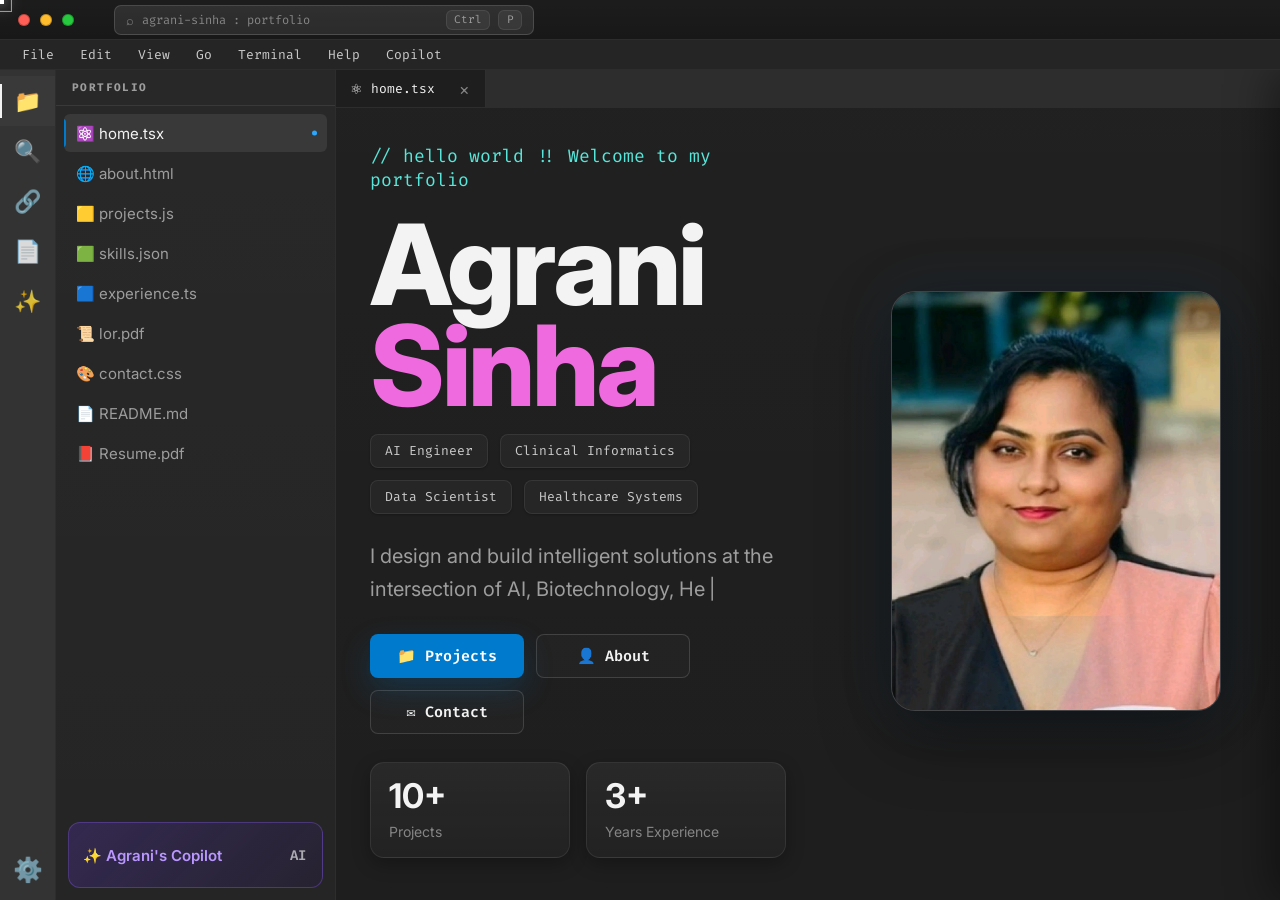
==== commit f1d094a3: "Update index.html" ====
--- a/index.html
+++ b/index.html
@@ -224,16 +224,41 @@
         <span class="copilot-workspace-pill">● portfolio · agrani-sinha</span>
       </div>
 
-      <div class="copilot-side-hero">
-        <div class="copilot-avatar-ring">
-          <div class="copilot-avatar-core">✨</div>
-        </div>
-        <h3>Hi! I'm Agrani's Copilot 👋</h3>
-        <p>
-          Ask me about projects, experience, skills, education, healthcare AI work,
-          leadership, resume, or contact details.
-        </p>
-      </div>
+      <div class="copilot-side-hero siri-hero">
+  <div class="siri-orb-wrap">
+    <div id="siriOrb" class="siri-orb">
+      <div class="orb-core"></div>
+      <div class="orb-ring ring-1"></div>
+      <div class="orb-ring ring-2"></div>
+      <div class="orb-ring ring-3"></div>
+    </div>
+  </div>
+
+  <h3 id="siriStatus">Hi! I’m Agrani’s Siri Copilot 👋</h3>
+  <p id="siriHint">
+    Tap the mic and ask about projects, skills, experience, resume, or contact.
+  </p>
+</div>
+
+<div class="copilot-side-messages" id="copilotMessages">
+  <div class="bot-msg">Hi 👋 How can I help you today?</div>
+</div>
+
+<div class="copilot-side-input-wrap">
+  <div class="copilot-input-row siri-input-row">
+    <input
+      id="copilotInput"
+      type="text"
+      placeholder="Ask Siri Copilot..."
+      autocomplete="off"
+    />
+    <button id="copilotSend" type="button" aria-label="Send message">➤</button>
+    <button id="copilotVoice" type="button" aria-label="Voice assistant">🎤</button>
+  </div>
+  <div class="copilot-side-note">
+    Voice works best in Chrome/Safari on supported devices
+  </div>
+</div>
 
       <div class="copilot-suggest-grid">
         <button class="copilot-suggest" data-quick="Tell me about Agrani's projects">
--- a/style.css
+++ b/style.css
@@ -2230,7 +2230,7 @@
     min-width: min(84vw, 320px);
     height: calc(100dvh - var(--top-header-h) - var(--menu-bar-h));
     z-index: 92;
-    transform: translateX(-100%);
+    
     box-shadow: var(--shadow-xl);
   }
 
@@ -2242,7 +2242,7 @@
     width: min(84vw, 320px);
     min-width: min(84vw, 320px);
     opacity: 1;
-    transform: translateX(-100%);
+    
     border-right: 1px solid var(--line);
   }
 
@@ -2605,35 +2605,44 @@
   background: none;
   border: none;
 }
-/* MOBILE SIDEBAR FIX */
+
+/* DEBUG FIX */
+.sidebar-panel {
+  left: 0 !important;
+}
+/* ================= FORCE MOBILE SIDEBAR (FINAL FIX) ================= */
+
 body.mobile-mode .sidebar-panel {
-  position: fixed;
-  top: 0;
-  left: -100%;
-  width: 80%;
-  height: 100%;
-  background: var(--bg-sidebar);
-  z-index: 1000;
-  transition: left 0.3s ease;
-  box-shadow: 0 0 20px rgba(0,0,0,0.5);
-}
-
-/* SHOW SIDEBAR */
+  position: fixed !important;
+  top: 0 !important;
+  left: 0 !important;
+
+  width: 80% !important;
+  height: 100vh !important;
+
+  background: #1e1e1e !important;
+  z-index: 9999 !important;
+
+  /* 🔥 KEY: start hidden via transform */
+  transform: translateX(-100%) !important;
+
+  /* 🔥 smooth animation */
+  transition: transform 0.35s cubic-bezier(0.22, 1, 0.36, 1) !important;
+
+  display: block !important;
+}
+
+/* 👉 OPEN STATE */
 body.mobile-mode .sidebar-panel.show {
-  left: 0;
-}
-
-.mobile-backdrop {
-  position: fixed;
-  top: 0;
-  left: 0;
-  width: 100%;
-  height: 100%;
-  background: rgba(0,0,0,0.5);
-  z-index: 900;
-  display: none;
-}
-
+  transform: translateX(0) !important;
+}
+
+/* 🚫 KILL DESKTOP CLASSES */
+body.mobile-mode .sidebar-panel.hide {
+  transform: translateX(-100%) !important;
+  display: block !important;
+}
 .mobile-backdrop.show {
-  display: block;
-}
+  opacity: 1;
+  pointer-events: auto;
+}
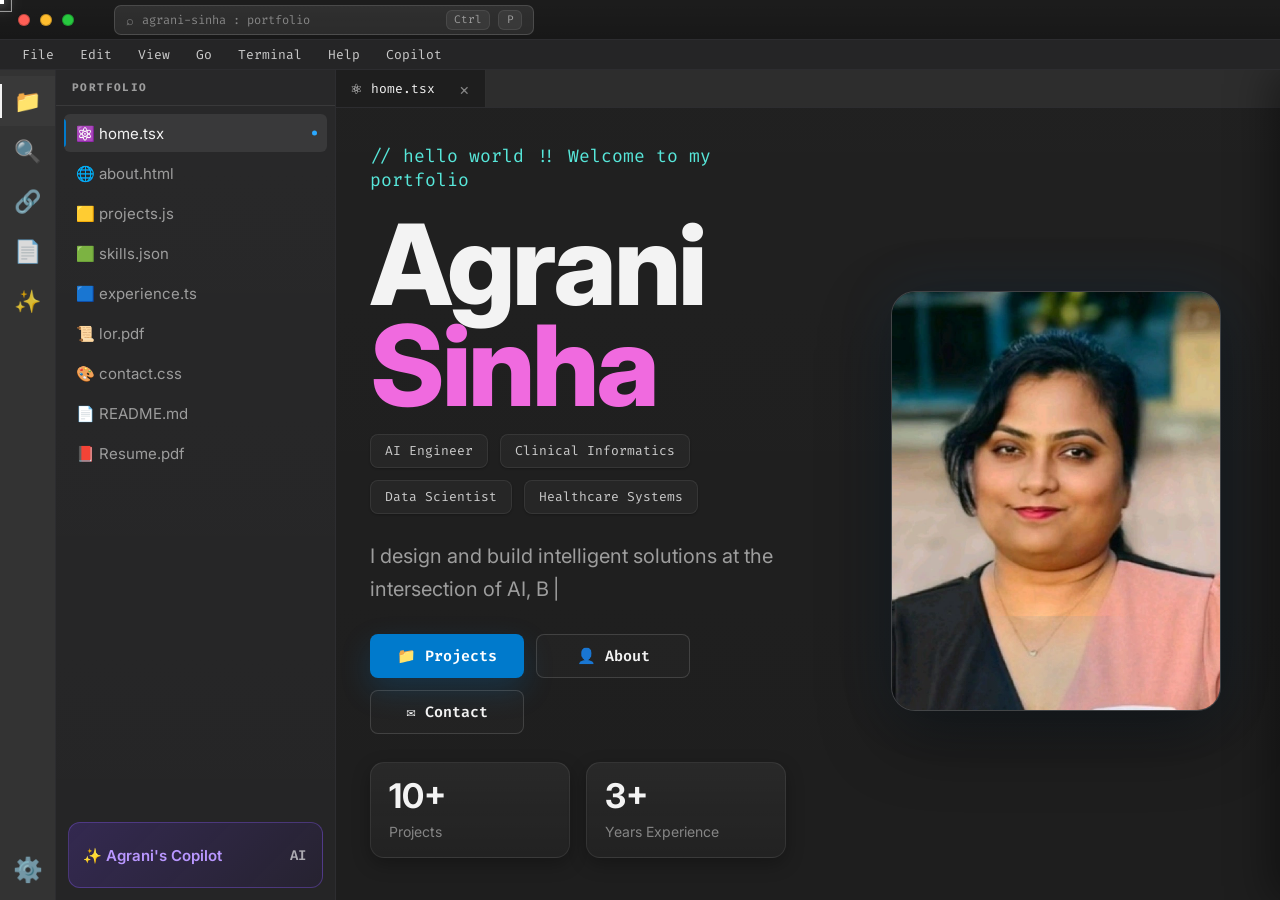
==== commit 2dbef0ae: "Update index.html" ====
--- a/index.html
+++ b/index.html
@@ -275,23 +275,6 @@
         </button>
       </div>
 
-      <div class="copilot-side-messages" id="copilotMessages"></div>
-
-      <div class="copilot-side-input-wrap">
-        <div class="copilot-input-row">
-          <input
-            id="copilotInput"
-            type="text"
-            placeholder="Ask about Agrani..."
-            autocomplete="off"
-          />
-          <button id="copilotSend" type="button" aria-label="Send message">➤</button>
-          <button id="copilotVoice" type="button" aria-label="Voice assistant">🎤</button>
-        </div>
-        <div class="copilot-side-note">
-          AI can make mistakes • Contact Agrani directly for important info
-        </div>
-      </div>
     </aside>
 
     <!-- ================= TERMINAL ================= -->
--- a/style.css
+++ b/style.css
@@ -2114,14 +2114,22 @@
    ========================================================================== */
 .mobile-backdrop {
   position: fixed;
-  inset: 0;
-  background: rgba(0, 0, 0, 0.6);
-  z-index: 89;
-  display: none;
+  top: 0;
+  left: 0;
+  width: 100%;
+  height: 100%;
+
+  background: rgba(0,0,0,0.4);
+  z-index: 1500;
+
+  opacity: 0;
+  pointer-events: none;
+  transition: opacity 0.3s ease;
 }
 
 .mobile-backdrop.show {
-  display: block;
+  opacity: 1;
+  pointer-events: auto; /* only active when visible */
 }
 
 @media (max-width: 768px) {
@@ -2646,3 +2654,154 @@
   opacity: 1;
   pointer-events: auto;
 }
+/* ================= SIRI COPILOT UPGRADE ================= */
+
+.siri-hero {
+  text-align: center;
+  padding-top: 10px;
+}
+
+.siri-orb-wrap {
+  display: flex;
+  justify-content: center;
+  align-items: center;
+  margin: 8px 0 18px;
+}
+
+.siri-orb {
+  position: relative;
+  width: 92px;
+  height: 92px;
+  border-radius: 50%;
+  display: grid;
+  place-items: center;
+  background:
+    radial-gradient(circle at 30% 30%, rgba(255,255,255,0.95), rgba(255,255,255,0.08) 20%, transparent 38%),
+    radial-gradient(circle at 70% 70%, rgba(0, 242, 254, 0.28), transparent 40%),
+    radial-gradient(circle at 50% 50%, rgba(161, 140, 209, 0.55), rgba(79, 172, 254, 0.45), rgba(0, 0, 0, 0.08));
+  box-shadow:
+    0 0 30px rgba(79, 172, 254, 0.25),
+    0 0 55px rgba(161, 140, 209, 0.2),
+    inset 0 0 16px rgba(255,255,255,0.12);
+  overflow: visible;
+  transition: transform 0.25s ease, box-shadow 0.25s ease, filter 0.25s ease;
+}
+
+.orb-core {
+  width: 38px;
+  height: 38px;
+  border-radius: 50%;
+  background:
+    radial-gradient(circle, rgba(255,255,255,0.95), rgba(255,255,255,0.15) 65%, transparent 75%);
+  filter: blur(0.3px);
+}
+
+.orb-ring {
+  position: absolute;
+  inset: 0;
+  border-radius: 50%;
+  border: 1px solid rgba(255,255,255,0.14);
+  opacity: 0.6;
+  transform: scale(1);
+}
+
+.ring-1 { animation: orbPulse 2.2s infinite ease-in-out; }
+.ring-2 { animation: orbPulse 2.2s 0.45s infinite ease-in-out; }
+.ring-3 { animation: orbPulse 2.2s 0.9s infinite ease-in-out; }
+
+@keyframes orbPulse {
+  0%   { transform: scale(1); opacity: 0.55; }
+  70%  { transform: scale(1.45); opacity: 0; }
+  100% { transform: scale(1.45); opacity: 0; }
+}
+
+.siri-orb.listening {
+  animation: siriListening 1.1s infinite ease-in-out;
+  box-shadow:
+    0 0 28px rgba(79, 172, 254, 0.45),
+    0 0 64px rgba(161, 140, 209, 0.38),
+    0 0 90px rgba(0, 242, 254, 0.24);
+}
+
+@keyframes siriListening {
+  0%, 100% {
+    transform: scale(1);
+    filter: saturate(1);
+  }
+  50% {
+    transform: scale(1.08);
+    filter: saturate(1.25);
+  }
+}
+
+.siri-orb.speaking {
+  animation: siriSpeaking 0.9s infinite ease-in-out;
+  box-shadow:
+    0 0 32px rgba(79, 172, 254, 0.52),
+    0 0 75px rgba(161, 140, 209, 0.42),
+    0 0 100px rgba(0, 242, 254, 0.28);
+}
+
+@keyframes siriSpeaking {
+  0%, 100% {
+    transform: scale(1);
+  }
+  25% {
+    transform: scale(1.06) rotate(1deg);
+  }
+  50% {
+    transform: scale(1.1) rotate(0deg);
+  }
+  75% {
+    transform: scale(1.05) rotate(-1deg);
+  }
+}
+
+.siri-orb.thinking {
+  animation: siriThinking 1.3s infinite linear;
+}
+
+@keyframes siriThinking {
+  from { transform: rotate(0deg) scale(1.02); }
+  to   { transform: rotate(360deg) scale(1.02); }
+}
+
+.siri-input-row #copilotVoice {
+  background: linear-gradient(135deg, #4facfe, #00f2fe, #a18cd1);
+  color: white;
+  border-radius: 14px;
+  min-width: 42px;
+  height: 42px;
+  box-shadow: 0 10px 24px rgba(79, 172, 254, 0.22);
+}
+
+.siri-input-row #copilotVoice.listening {
+  animation: micGlow 1s infinite ease-in-out;
+}
+
+@keyframes micGlow {
+  0%, 100% { box-shadow: 0 0 0 rgba(79, 172, 254, 0.2); }
+  50% { box-shadow: 0 0 22px rgba(79, 172, 254, 0.55); }
+}
+
+.bot-msg,
+.user-msg {
+  margin: 10px 0;
+  padding: 10px 14px;
+  border-radius: 16px;
+  line-height: 1.5;
+  max-width: 88%;
+}
+
+.bot-msg {
+  background: rgba(255,255,255,0.06);
+  border: 1px solid rgba(255,255,255,0.08);
+  color: var(--text-strong, #f3f3f3);
+}
+
+.user-msg {
+  margin-left: auto;
+  background: linear-gradient(135deg, rgba(79, 172, 254, 0.22), rgba(161, 140, 209, 0.24));
+  border: 1px solid rgba(255,255,255,0.1);
+  color: var(--text-strong, #f3f3f3);
+}
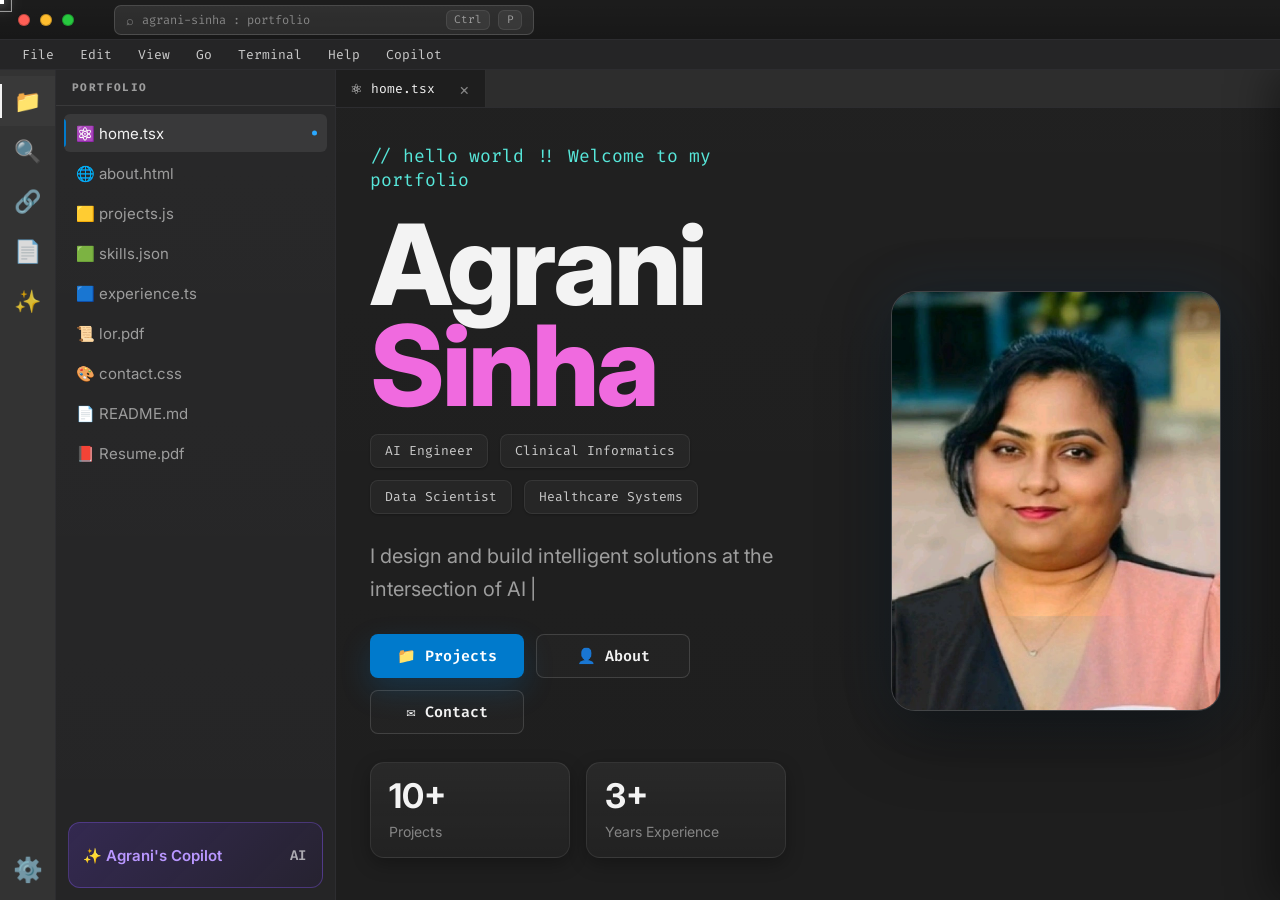
==== commit d3bd0a89: "Update index.html" ====
--- a/index.html
+++ b/index.html
@@ -297,8 +297,8 @@
           <span>SETTINGS</span>
         
           <div class="settings-actions">
-            <button onclick="minimizeSettings()">—</button>
-            <button onclick="toggleSettings()">×</button>
+            <button onclick="minimizeSettings()" title="Minimize">➖</button>
+            <button onclick="toggleSettings()" title="Close">✖</button>
           </div>
         </div>
 
--- a/style.css
+++ b/style.css
@@ -1317,20 +1317,57 @@
 }
 
 .settings-header {
-  min-height: 44px;
-  display: flex;
-  align-items: center;
-  padding: 0 16px;
-  border-bottom: 1px solid var(--line-soft);
-  font-size: 12px;
-  letter-spacing: 1px;
-  text-transform: uppercase;
-  color: var(--text-soft);
-  font-weight: 700;
-}
-
+  display: flex;
+  justify-content: space-between;
+  align-items: center;
+  padding: 14px 16px;
+  font-weight: 600;
+  font-size: 14px;
+  color: #e6edf3;
+  border-bottom: 1px solid rgba(255,255,255,0.08);
+  position: relative;
+  z-index: 10;
+}
+
+.settings-actions {
+  display: flex;
+  gap: 8px;
+}
+
+.settings-actions button {
+  width: 28px;
+  height: 28px;
+  border: none;
+  outline: none;
+  border-radius: 6px;
+  background: rgba(255,255,255,0.06);
+  color: #ffffff;
+  font-size: 16px;
+  cursor: pointer;
+  transition: all 0.2s ease;
+}
+
+/* Hover effects */
+.settings-actions button:hover {
+  background: rgba(255,255,255,0.15);
+}
+
+/* Close button (red hover like VS Code) */
+.settings-actions button:last-child:hover {
+  background: #e81123;
+  color: white;
+}
+
+.settings-actions {
+  position: relative;
+  z-index: 20;
+}
 .settings-section {
   padding: 14px 12px 6px;
+}
+.settings-panel {
+  position: relative;
+  z-index: 9999;
 }
 
 .section-title {
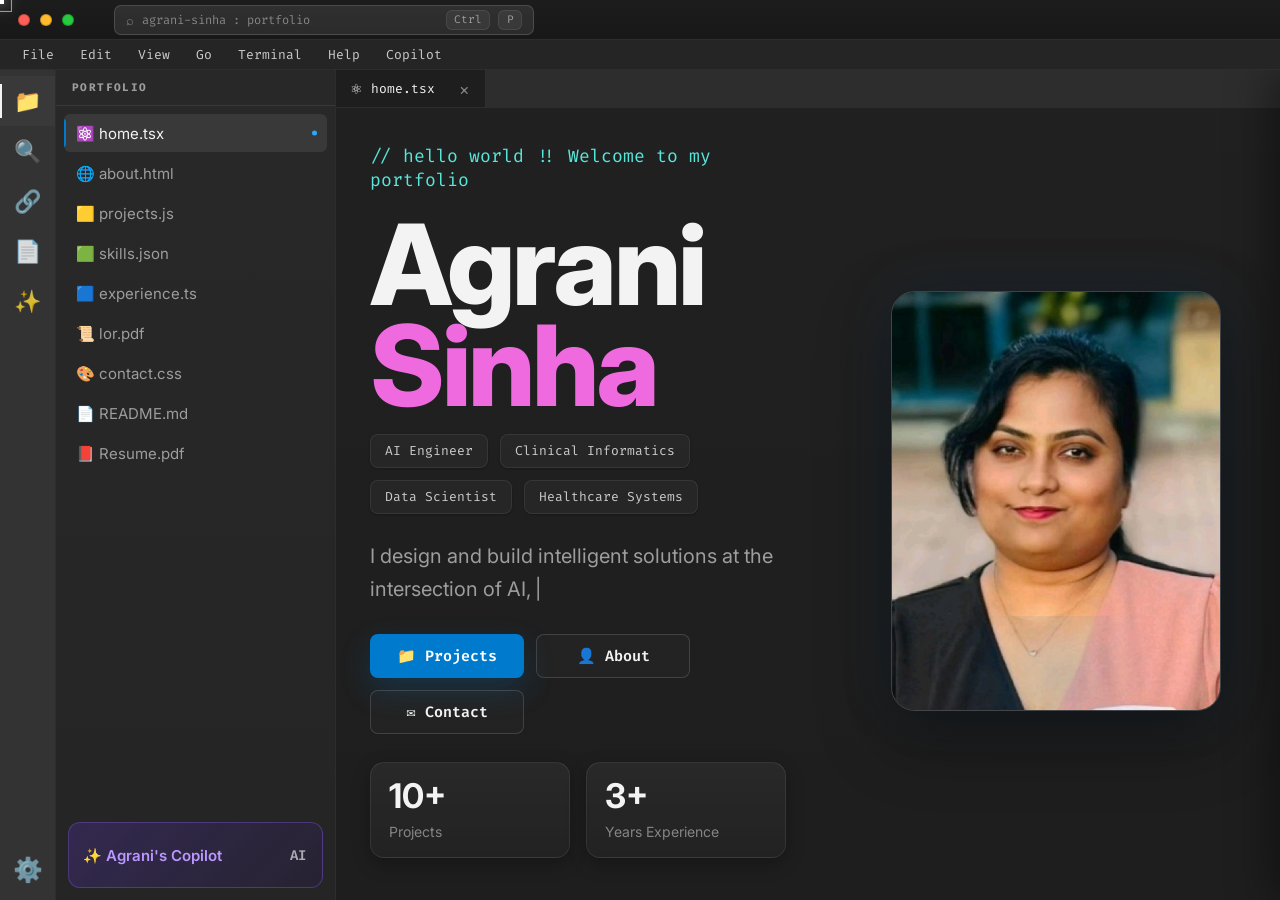
==== commit 27787220: "Update index.html" ====
--- a/index.html
+++ b/index.html
@@ -1,7 +1,15 @@
 <!DOCTYPE html>
 <html lang="en">
 <head>
-  
+  <!-- Google tag (gtag.js) -->
+<script async src="https://www.googletagmanager.com/gtag/js?id=G-2MTZDFP6JR"></script>
+<script>
+  window.dataLayer = window.dataLayer || [];
+  function gtag(){dataLayer.push(arguments);}
+  gtag('js', new Date());
+
+  gtag('config', 'G-2MTZDFP6JR');
+</script>
   <meta charset="UTF-8" />
   <meta name="viewport" content="width=device-width, initial-scale=1.0" />
   <title>Agrani Sinha | Portfolio</title>
--- a/style.css
+++ b/style.css
@@ -1365,10 +1365,7 @@
 .settings-section {
   padding: 14px 12px 6px;
 }
-.settings-panel {
-  position: relative;
-  z-index: 9999;
-}
+
 
 .section-title {
   font-size: 11px;
@@ -2157,7 +2154,7 @@
   height: 100%;
 
   background: rgba(0,0,0,0.4);
-  z-index: 1500;
+  z-index: 90;
 
   opacity: 0;
   pointer-events: none;
@@ -2332,14 +2329,18 @@
     z-index: 94;
   }
 
-  .settings-panel {
-    left: 50%;
-    bottom: 74px;
-    transform: translateX(-50%);
-    width: min(92vw, 380px);
-    z-index: 94;
-  }
-
+.settings-panel {
+  left: 50%;
+  bottom: 74px;
+  transform: translateX(-50%);
+  width: min(92vw, 380px);
+  z-index: 200;   /* above backdrop */
+}
+/* ✅ FIX CLICK ISSUE */
+.settings-panel,
+.settings-panel * {
+  pointer-events: auto;
+}
   .palette-box {
     top: 74px;
     width: calc(100vw - 18px);
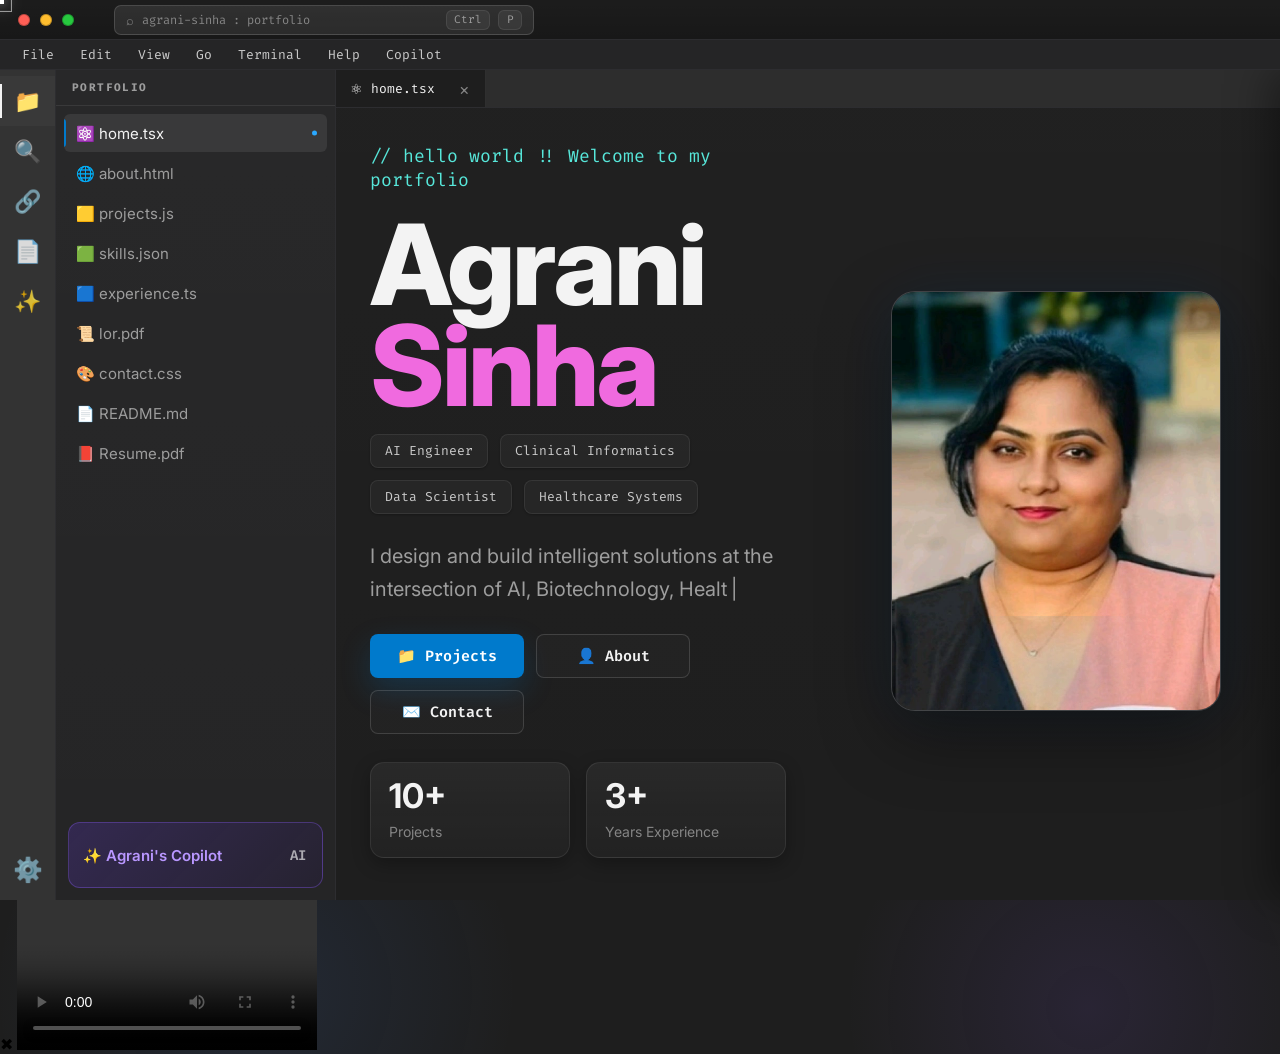
==== commit e3057f50: "Update index.html" ====
--- a/index.html
+++ b/index.html
@@ -457,6 +457,20 @@
   <button onclick="toggleCopilotSidebar(true)">✨</button>
 </div>
   <div id="mobileBackdrop" class="mobile-backdrop"></div>
+<!-- 🌿 PROJECT VIDEO MODAL -->
+<div id="videoModal" class="video-modal">
+  <div class="video-overlay" onclick="closeVideoModal()"></div>
+
+  <div class="video-container">
+    <button class="video-close" onclick="closeVideoModal()">✖</button>
+
+    <video id="projectVideo" controls>
+      <source src="videos/plant-app.mp4" type="video/mp4" />
+      Your browser does not support video.
+    </video>
+  </div>
+</div>
+  
   <!-- Optional: Pyodide for Python terminal -->
   <!-- <script src="https://cdn.jsdelivr.net/pyodide/v0.29.3/full/pyodide.js"></script> -->
 
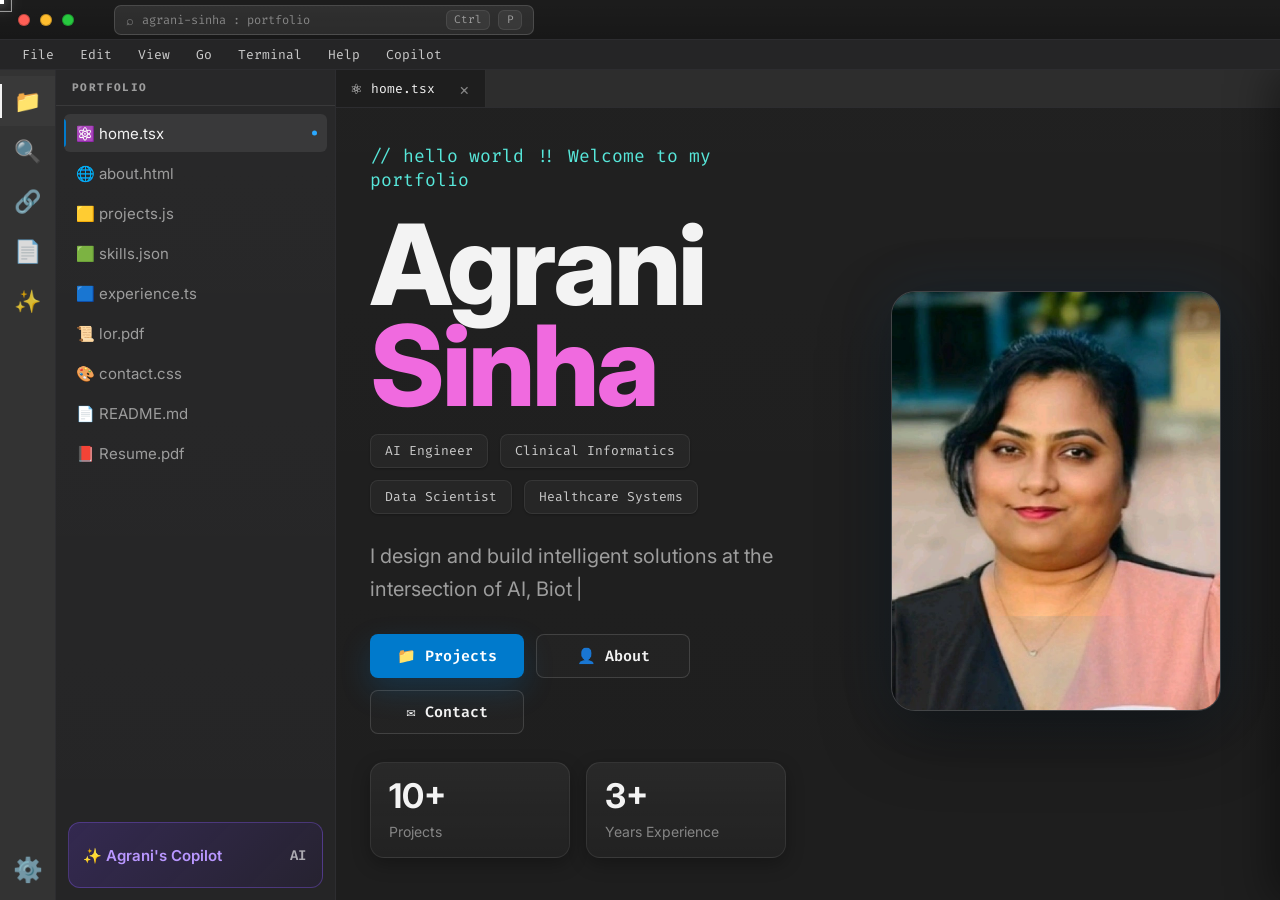
==== commit d69c2e95: "Update index.html" ====
--- a/index.html
+++ b/index.html
@@ -465,7 +465,7 @@
     <button class="video-close" onclick="closeVideoModal()">✖</button>
 
     <video id="projectVideo" controls>
-      <source src="videos/plant-app.mp4" type="video/mp4" />
+      <source src="assets/images/667f5344ce4ff6569f32902e4a493778.mp4" type="video/mp4" />
       Your browser does not support video.
     </video>
   </div>
--- a/style.css
+++ b/style.css
@@ -2843,3 +2843,62 @@
   border: 1px solid rgba(255,255,255,0.1);
   color: var(--text-strong, #f3f3f3);
 }
+/* 🎬 VIDEO MODAL */
+.video-modal {
+  position: fixed;
+  top: 0;
+  left: 0;
+  width: 100%;
+  height: 100%;
+  display: none;
+  z-index: 9999;
+}
+
+/* SHOW */
+.video-modal.show {
+  display: block;
+}
+
+.video-overlay {
+  position: absolute;
+  width: 100%;
+  height: 100%;
+  background: rgba(0,0,0,0.8);
+  backdrop-filter: blur(6px);
+}
+
+/* VIDEO BOX */
+.video-container {
+  position: absolute;
+  top: 50%;
+  left: 50%;
+  transform: translate(-50%, -50%);
+  width: 90%;
+  max-width: 800px;
+  background: #000;
+  border-radius: 12px;
+  overflow: hidden;
+  box-shadow: 0 20px 60px rgba(0,0,0,0.6);
+}
+
+/* VIDEO */
+.video-container video {
+  width: 100%;
+  height: auto;
+}
+
+/* CLOSE BUTTON */
+.video-close {
+  position: absolute;
+  top: 10px;
+  right: 10px;
+  background: rgba(255,255,255,0.2);
+  border: none;
+  color: white;
+  font-size: 16px;
+  padding: 6px 10px;
+  border-radius: 6px;
+  cursor: pointer;
+}
+
+
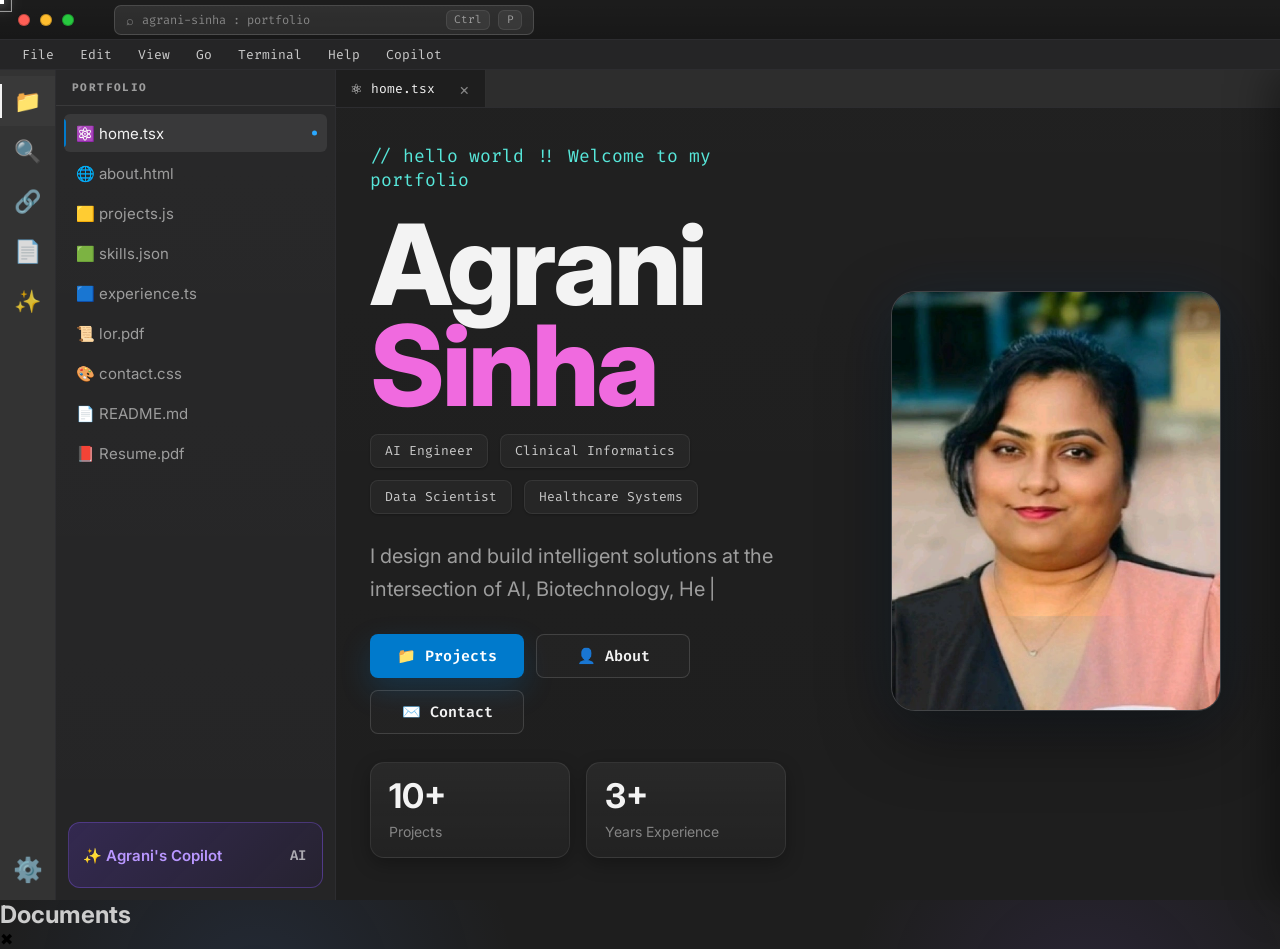
==== commit 8b89d522: "Update index.html" ====
--- a/index.html
+++ b/index.html
@@ -470,7 +470,21 @@
     </video>
   </div>
 </div>
-  
+  <!-- 📄 DOCUMENT MODAL -->
+<div id="docModal" class="doc-modal">
+  <div class="doc-overlay" onclick="closeDocModal()"></div>
+
+  <div class="doc-container">
+
+    <div class="doc-header">
+      <h2 id="docTitle">Documents</h2>
+      <button class="doc-close" onclick="closeDocModal()">✖</button>
+    </div>
+
+    <div class="doc-list" id="docList"></div>
+
+  </div>
+</div>
   <!-- Optional: Pyodide for Python terminal -->
   <!-- <script src="https://cdn.jsdelivr.net/pyodide/v0.29.3/full/pyodide.js"></script> -->
 
--- a/style.css
+++ b/style.css
@@ -2901,4 +2901,35 @@
   cursor: pointer;
 }
 
-
+/* 🎬 PLAY OVERLAY */
+.project-card {
+  position: relative;
+  cursor: pointer;
+  overflow: hidden;
+}
+
+/* Play button */
+.play-overlay {
+  position: absolute;
+  top: 50%;
+  left: 50%;
+  transform: translate(-50%, -50%) scale(1);
+  font-size: 48px;
+  color: white;
+  background: rgba(0,0,0,0.5);
+  width: 70px;
+  height: 70px;
+  border-radius: 50%;
+  display: flex;
+  align-items: center;
+  justify-content: center;
+  transition: all 0.3s ease;
+  opacity: 0.8;
+}
+
+/* Hover effect */
+.project-card:hover .play-overlay {
+  transform: translate(-50%, -50%) scale(1.2);
+  background: rgba(0,0,0,0.7);
+  opacity: 1;
+}
